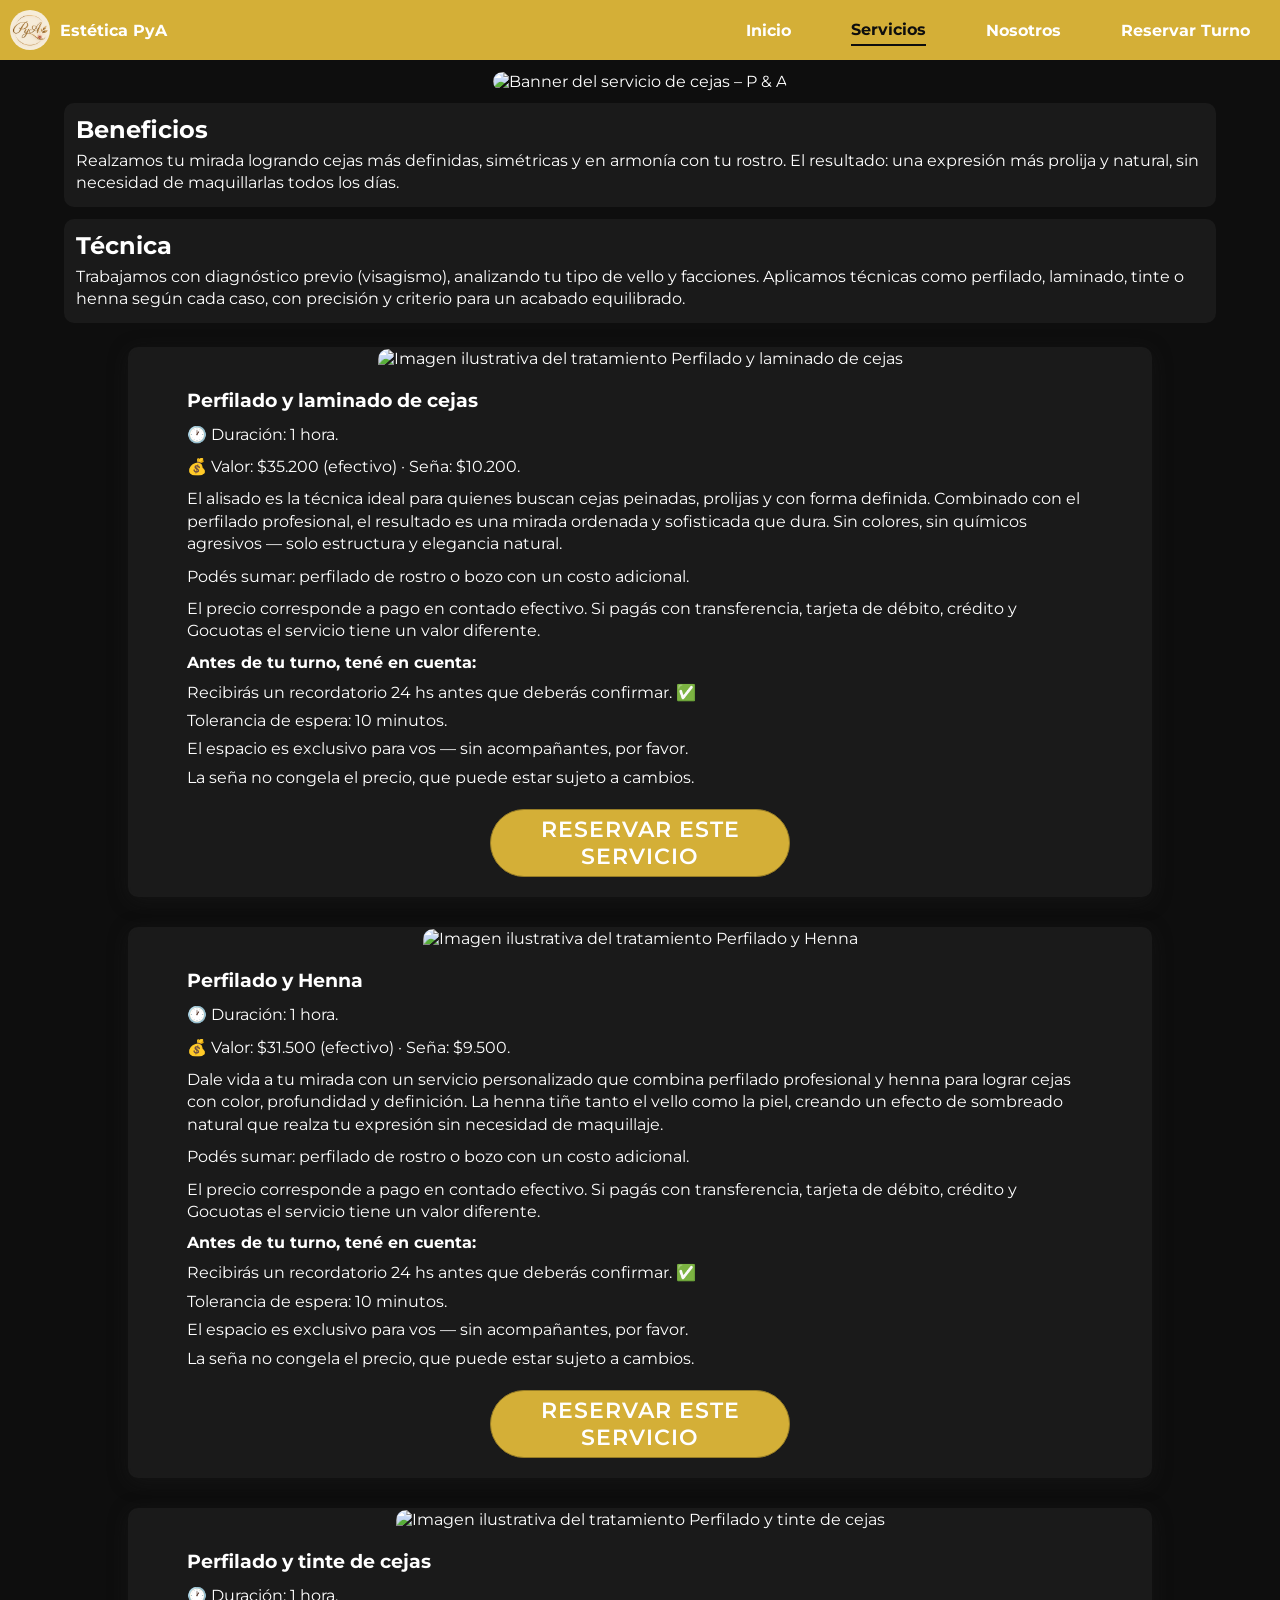
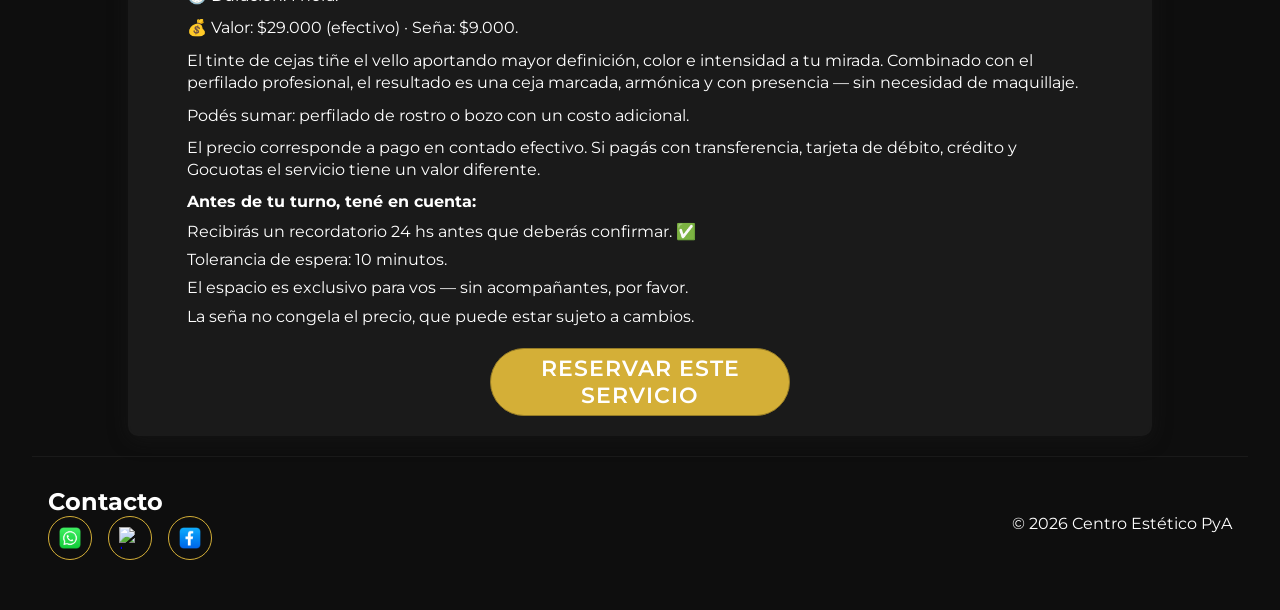
==== cejas.html @ 1cf893c7 "feat: implementa estilos mobile para páginas de servicios" ====
<!DOCTYPE html>
<html lang="es">
<head>
    <meta charset="UTF-8">
    <meta name="viewport" content="width=device-width, initial-scale=1.0">
    <title>Cejas - PyA</title>

    <!-- Fuentes -->
    <link rel="preconnect" href="https://fonts.googleapis.com">
    <link rel="preconnect" href="https://fonts.gstatic.com" crossorigin>
    <link href="https://fonts.googleapis.com/css2?family=Montserrat:ital,wght@0,100..900;1,100..900&family=Playfair+Display:ital,wght@0,400..900;1,400..900&display=swap" rel="stylesheet">

    <!-- Link a CSS -->
    <link rel="stylesheet" href="css/styles.css">
    <link rel="stylesheet" href="css/servicios.css">

</head>
<body>
    <header>
        <nav class="contenedor-header">
            <a href="index.html" class="logo-header">
                <img src="assets/img/logo_pya.png" alt="Logo de PyA" class="logo">
                <p>Estética PyA</p>
            </a>
            <ul class="vinculos-header">
                <li><a href="./index.html">Inicio</a></li>
                <li><a href="./index.html#servicios" class="activo">Servicios</a></li>
                <li><a href="./index.html#nosotros">Nosotros</a></li>
                <li><a href="./reserva.html">Reservar Turno</a></li>
            </ul>
        </nav>
    </header>

    <main>
        <section class="contenedor-servicio">

            <h1 class="oculto-seo">Cejas</h1>
            
            <div class="banner-servicio">
                <img src="./assets/img/cejas.png" alt="Banner del servicio de cejas – P & A">
            </div>
                
            <section class="contenido-servicio">

                <div class="detalle-servicio">
                    <h2>Beneficios</h2>
                    <p>Realzamos tu mirada logrando cejas más definidas, simétricas y en armonía con tu rostro. El resultado: una expresión más prolija y natural, sin necesidad de maquillarlas todos los días.</p>
                </div>
                
                <div class="detalle-servicio">
                    <h2>Técnica</h2>
                    <p>Trabajamos con diagnóstico previo (visagismo), analizando tu tipo de vello y facciones. Aplicamos técnicas como perfilado, laminado, tinte o henna según cada caso, con precisión y criterio para un acabado equilibrado.</p>
                </div>

            </section>
        </section>


        <div class="contenedor-tratamiento">
            <article class="tratamiento">

                <div class="imagen-tratamiento">
                    <img src="https://placehold.co/600x400/webp?text=placeholder" alt="Imagen ilustrativa del tratamiento Perfilado y laminado de cejas">
                </div>

                <div class="detalle-tratamiento">
                    <h3>Perfilado y laminado de cejas</h3>

                    <p>🕐 Duración: 1 hora.</p>
                    <p>💰 Valor: $35.200 (efectivo) · Seña: $10.200.</p>
                    <p>El alisado es la técnica ideal para quienes buscan cejas peinadas, prolijas y con forma definida. Combinado con el perfilado profesional, el resultado es una mirada ordenada y sofisticada que dura. Sin colores, sin químicos agresivos — solo estructura y elegancia natural.</p>
                    <p>Podés sumar: perfilado de rostro o bozo con un costo adicional.</p>
                    <p>El precio corresponde a pago en contado efectivo. Si pagás con transferencia, tarjeta de débito, crédito y Gocuotas el servicio tiene un valor diferente.</p>
                    <h4>Antes de tu turno, tené en cuenta:</h4>
                    <ul>
                        <li>Recibirás un recordatorio 24 hs antes que deberás confirmar. ✅</li>
                        <li>Tolerancia de espera: 10 minutos.</li>
                        <li>El espacio es exclusivo para vos — sin acompañantes, por favor.</li>
                        <li>La seña no congela el precio, que puede estar sujeto a cambios.</li>
                    </ul>
                    <a href="./reserva.html#turno-general" class="btn-reserva">Reservar este servicio</a>
                </div>
                        
            </article>
                    
            <article class="tratamiento">

                <div class="imagen-tratamiento">
                    <img src="https://placehold.co/600x400/webp?text=placeholder" alt="Imagen ilustrativa del tratamiento Perfilado y Henna">
                </div>

                <div class="detalle-tratamiento">
                    <h3>Perfilado y Henna</h3>

                    <p>🕐 Duración: 1 hora.</p>
                    <p>💰 Valor: $31.500 (efectivo) · Seña: $9.500.</p>
                    <p>Dale vida a tu mirada con un servicio personalizado que combina perfilado profesional y henna para lograr cejas con color, profundidad y definición. La henna tiñe tanto el vello como la piel, creando un efecto de sombreado natural que realza tu expresión sin necesidad de maquillaje.</p>
                    <p>Podés sumar: perfilado de rostro o bozo con un costo adicional.</p>
                    <p>El precio corresponde a pago en contado efectivo. Si pagás con transferencia, tarjeta de débito, crédito y Gocuotas el servicio tiene un valor diferente.</p>
                    <h4>Antes de tu turno, tené en cuenta:</h4>
                    <ul>
                        <li>Recibirás un recordatorio 24 hs antes que deberás confirmar. ✅</li>
                        <li>Tolerancia de espera: 10 minutos.</li>
                        <li>El espacio es exclusivo para vos — sin acompañantes, por favor.</li>
                        <li>La seña no congela el precio, que puede estar sujeto a cambios.</li>
                    </ul>
                    <a href="./reserva.html#turno-general" class="btn-reserva">Reservar este servicio</a>
                </div>
            </article>
                    

            <article class="tratamiento">

                <div class="imagen-tratamiento">
                    <img src="https://placehold.co/600x400/webp?text=placeholder" alt="Imagen ilustrativa del tratamiento Perfilado y tinte de cejas">
                </div>

                <div class="detalle-tratamiento">
                    <h3>Perfilado y tinte de cejas</h3>

                    <p>🕐 Duración: 1 hora.</p>
                    <p>💰 Valor: $29.000 (efectivo) · Seña: $9.000.</p>
                    <p>El tinte de cejas tiñe el vello aportando mayor definición, color e intensidad a tu mirada. Combinado con el perfilado profesional, el resultado es una ceja marcada, armónica y con presencia — sin necesidad de maquillaje.</p>
                    <p>Podés sumar: perfilado de rostro o bozo con un costo adicional.</p>
                    <p>El precio corresponde a pago en contado efectivo. Si pagás con transferencia, tarjeta de débito, crédito y Gocuotas el servicio tiene un valor diferente.</p>
                    <h4>Antes de tu turno, tené en cuenta:</h4>
                    <ul>
                        <li>Recibirás un recordatorio 24 hs antes que deberás confirmar. ✅</li>
                        <li>Tolerancia de espera: 10 minutos.</li>
                        <li>El espacio es exclusivo para vos — sin acompañantes, por favor.</li>
                        <li>La seña no congela el precio, que puede estar sujeto a cambios.</li>
                    </ul>
                    <a href="./reserva.html#turno-general" class="btn-reserva">Reservar este servicio</a>
                </div>
            </article>
        </div>
        
    </main>

    <footer>
        <section id="contacto">
            <h2>Contacto</h2>
            <ul class="redes">
                <li><a href="https://wa.me/5493515567914" target="_blank" aria-label="WhatsApp"><img src="./assets/img/whatsapp.png" alt="WhatsApp" width="32" height="32"></a></li>

                <li><a href="https://www.instagram.com/" target="_blank" aria-label="Instagram"><img src="./assets/img/instagram.png" alt="Instagram" width="32" height="32"></a></li>

                <li><a href="https://www.facebook.com/?locale=es_LA" target="_blank" aria-label="Facebook"><img src="./assets/img/facebook.png" alt="Facebook" width="32" height="32"></a></li>
            </ul>
        </section>
        <p>© 2026 Centro Estético PyA</p>
    </footer>
</body>
</html>
---- css/styles.css ----
:root{
    /* Colores */
    --bg-oscuro: #0e0e0e;
    --bg-tarjeta: #1a1a1a;
    --dorado: #d4af37;
    --dorado-hover: #e6ca65;
    --texto-blanco: #ffffff;
    --texto-gris: #b3b3b3;

    /* Tipografías */
    --fuente-titulo: 'Playfair Display', serif;
    --fuente-cuerpo: 'Montserrat', sans-serif;
}

/* Reset */
*{
    box-sizing: border-box;
    margin: 0;
    padding: 0;
}

body{
    font-family: var(--fuente-cuerpo);
    background-color: var(--bg-oscuro);
    color: var(--texto-blanco);
}

.contenedor-header{
    display: flex;
    flex-direction: column;
    align-items: flex-start;
    background-color: var(--dorado);
    font-weight: 700;
}

.logo-header{
    display: flex;
    margin: 0 auto;
    width: 90%;
    align-items: center;
    justify-content: flex-start;
    gap: 10px;
    text-decoration: none;
    color: var(--texto-blanco);
    border-bottom: 1px solid var(--texto-blanco);
}

.logo{
    width: 40px;
    height: 40px;
    object-fit: cover;
    border-radius: 50%;
    display: block;
    margin: 10px 0px 10px 10px;
}

.vinculos-header{
    width: 100%;
    list-style: none;
    display: flex;
    flex-direction: column;
}

.vinculos-header li{
    text-align: center;
}
.vinculos-header a:hover{
    color: var(--bg-oscuro);
}

.vinculos-header a{
    text-decoration: none;
    color: var(--texto-blanco);
    display: block;
    transition: color 0.3s ease;
    padding: 5px 0;
}

.vinculos-header a.activo {
    color: var(--bg-oscuro);
}

.contenedor-inicio {
    display: flex;
    flex-direction: column;
    align-items: center;
}

.texto-inicio {
    display: flex;
    flex-direction: column;
    text-align: center;
    align-items: center;
    gap: 12px;
    width: 85%;
    margin: 24px 0px;
}

.item-premium {
    border: 1px solid var(--dorado);
    color: var(--dorado);
    font-size: 10px;
    padding: 6px 16px;
    border-radius: 50px;
    letter-spacing: 1.5px;
    text-transform: uppercase;
}

.texto-inicio h2 {
    font-family: var(--fuente-titulo);
    font-size: 36px;
}

.texto-inicio h3 {
    width: 80%;
    color: var(--dorado);
    font-size: 18px;
    font-weight: 500;
    text-transform: uppercase;
}

.texto-inicio h4 {
    color: var(--texto-gris);
    font-size: 14px;
    font-weight: 300;
}

.banner-inicio{
    text-align: center;
}

.banner-inicio img {
    width: 90%;
    border-radius: 10px;
    margin-bottom: 12px;
}

.servicios-inicio h2{
    font-family: var(--fuente-titulo);
    color: var(--texto-blanco);
    font-weight: 500;
    font-size: 28px;
    text-transform: uppercase;
    letter-spacing: 2px;
    text-align: center;
    margin-bottom: 20px;
}

.contenedor-cards{
    display: flex;
    flex-direction: column;
    width: 100%;
    align-items: center;
    text-align: center;
    gap: 25px;
}

.card-servicio{
    border: 2px solid var(--bg-tarjeta);
    border-radius: 10px;
    width: 80%;
    display: flex;
    flex-direction: column;
    gap: 15px;
    overflow: hidden;
    align-items: center;
    box-shadow: 0 4px 20px rgba(31, 31, 31, 0.4);
}

.card-servicio img{
    width: 100%;
    display: block;
}

.btn-servicio {
    width: 60%;
    background-color: var(--dorado);
    border: 1px solid #967c26;
    color: var(--texto-blanco);
    font-size: 14px;
    padding: 6px 16px;
    border-radius: 50px;
    letter-spacing: 1.5px;
    text-transform: uppercase;
    margin-bottom: 15px;
    text-decoration: none;
    display: block;
    transition: background-color 0.3s ease;
}

.btn-servicio:hover {
    background-color: var(--dorado-hover);
    cursor: pointer;
    
}

.card-servicio h3{
    letter-spacing: 1.2px;
    text-transform: uppercase;
}

.nosotros-inicio{
    margin-top: 50px;
}

.nosotros-inicio h2{
    font-family: var(--fuente-titulo);
    color: var(--texto-blanco);
    font-weight: 500;
    font-size: 28px;
    text-transform: uppercase;
    letter-spacing: 2px;
    text-align: center;
    margin-bottom: 20px;
}

.contenedor-nosotros{
    margin-top: 30px;
    display: flex;
    flex-direction: column;
    gap: 20px;
}

.nosotros-texto{
    display: flex;
    flex-direction: column;
    gap: 20px;
    width: 85%;
    margin: 0 auto;
    text-align: justify;
}

.nosotros-texto h3{
    text-transform: uppercase;
    color: var(--dorado);
}

.contenedor-nosotros figure {
    width: 85%;
    margin: 0 auto;
    border-radius: 10px;
    overflow: hidden;
    border: 1px solid var(--bg-tarjeta);
    box-shadow: 0 4px 20px rgba(31, 31, 31, 0.4);
}

.contenedor-nosotros figure video {
    width: 100%;
}

.contenedor-nosotros figcaption {
    width: 100%;
    padding: 10px 0px;
    font-size: 12px;
    color: var(--texto-gris);
    text-align: center;
    font-style: italic;
}

.btn-reserva {
    width: 60%;
    background-color: var(--dorado);
    border: 1px solid #967c26;
    color: var(--texto-blanco);
    font-size: 14px;
    font-weight: 600;
    padding: 6px 16px;
    border-radius: 50px;
    letter-spacing: 1px;
    text-transform: uppercase;
    margin-bottom: 15px;
    text-decoration: none;
    margin: 0 auto;
    text-align: center;
    display: block;
    transition: background-color 0.3s ease;
}

.btn-reserva:hover {
    background-color: var(--dorado-hover);
    cursor: pointer;
}

footer {
    display: flex;
    justify-content: space-between;
    align-items: center;
    gap: 20px;
    width: 95%;
    border-top: 1px solid var(--bg-tarjeta);
    padding: 30px 16px;
    margin: 20px auto;
}

.footer-contacto {
    display: flex;
    flex-direction: column;
    align-items: center;
    gap: 12px;
}

.footer-contacto h2 {
    font-family: var(--fuente-titulo);
    color: var(--texto-blanco);
    font-size: 20px;
    text-transform: uppercase;
    letter-spacing: 2px;
}

.redes {
    list-style: none;
    display: flex;
    gap: 16px;
}

.redes a {
    display: flex;
    justify-content: center;
    align-items: center;
    width: 44px;
    height: 44px;
    border: 1px solid var(--dorado);
    border-radius: 50%;
}

.redes img {
    width: 22px;
    height: 22px;
    object-fit: cover;
}

html{
    scroll-behavior: smooth;
}

@media (min-width: 768px) {
    .contenedor-header {
        flex-direction: row;
        justify-content: space-between;
        align-items: stretch;
    }

    .logo-header {
        width: auto;
        border-bottom: none;
        margin: 0;
    }

    .vinculos-header {
        width: auto;
        flex-direction: row;
    }

    .vinculos-header li {
        display: flex;
        align-items: center;
        padding: 0px 30px;
    }

    .contenedor-inicio {
        position: relative;
    }

    .banner-inicio {
        width: 100%;
    }

    .banner-inicio img {
        width: 100%;
        height: 100vh;
        object-fit: cover;
        border-radius: 0;
        filter: brightness(0.65);
    }

    .texto-inicio {
        position: absolute;
        top: 50%;
        left: 50%;
        transform: translate(-50%, -50%);
        z-index: 2;
    }

    .item-premium{
        font-size: 18px;
    }

    .texto-inicio h2 {
        font-size: 84px;
    }

    .texto-inicio h3 {
        font-size: 33px;
    }

    .texto-inicio h4 {
        font-size: 24px;
    }

    .servicios-inicio h2{
        font-size: 46px;
    }

    .contenedor-cards {
        display: grid;
        grid-template-columns: repeat(2, 1fr);
        max-width: 1200px;
        margin: 0 auto;
        gap: 60px;
    }

    .card-servicio {
        width: 100%;
    }

    .nosotros-inicio h2{
        font-size: 46px;
    }

    .contenedor-nosotros {
        max-width: 1200px;
        margin: 30px auto;
    }

    .btn-reserva {
        max-width: 300px;
        font-size: 22px;
    }

    .vinculos-header a.activo{
        color: var(--bg-oscuro);
        border-bottom: 2px solid var(--bg-oscuro);
    }
}
---- css/servicios.css ----
/* Reset */
* {
    margin: 0;
    padding: 0;
    box-sizing: border-box;
}

.contenedor-servicio {
    display: flex;
    flex-direction: column;
    align-items: center;
}

.oculto-seo {
    position: absolute;
    width: 1px;
    height: 1px;
    overflow: hidden;
}

.banner-servicio img {
    width: 90%;
    border-radius: 10px;
    margin: 12px auto;
}

.banner-servicio {
    text-align: center;

}

.contenido-servicio {
    width: 90%;
    margin-bottom: 12px;
}

.detalle-servicio {
    margin-bottom: 12px;
    background-color: var(--bg-tarjeta);
    border-radius: 10px ;
    padding: 12px;
}

.detalle-servicio h2 {
    margin-bottom: 6px;
}

.detalle-servicio p {
    line-height: 1.4;
}

.contenedor-tratamiento {
    display: flex;
    flex-direction: column;
    align-items: center;
    width: 100%;
    gap: 30px;
}

.tratamiento {
    display: flex;
    flex-direction: column;
    align-items: center;
    width: 80%;
    gap: 15px;
    border: 2px solid var(--bg-tarjeta);
    border-radius: 10px;
    box-shadow: 0 4px 20px rgba(31, 31, 31, 0.4);
    overflow: hidden;
    background-color: var(--bg-tarjeta);
}

.imagen-tratamiento img {
    width: 100%;
    border-radius: 10px 10px 0 0;
}

.detalle-tratamiento {
    margin-bottom: 12px;
    width: 90%;
    padding: 6px;
    border-radius: 10px;
}

.detalle-tratamiento h3 {
    margin-bottom: 12px;
}

.detalle-tratamiento p {
    margin-bottom: 10px;
    line-height: 1.4;
}

.detalle-tratamiento h4 {
    margin: 6px 0 10px;
}

.detalle-tratamiento ul li {
    margin-bottom: 6px;
    line-height: 1.4;
    list-style-type: none;
}

.detalle-tratamiento a {
    margin-top: 20px;
}
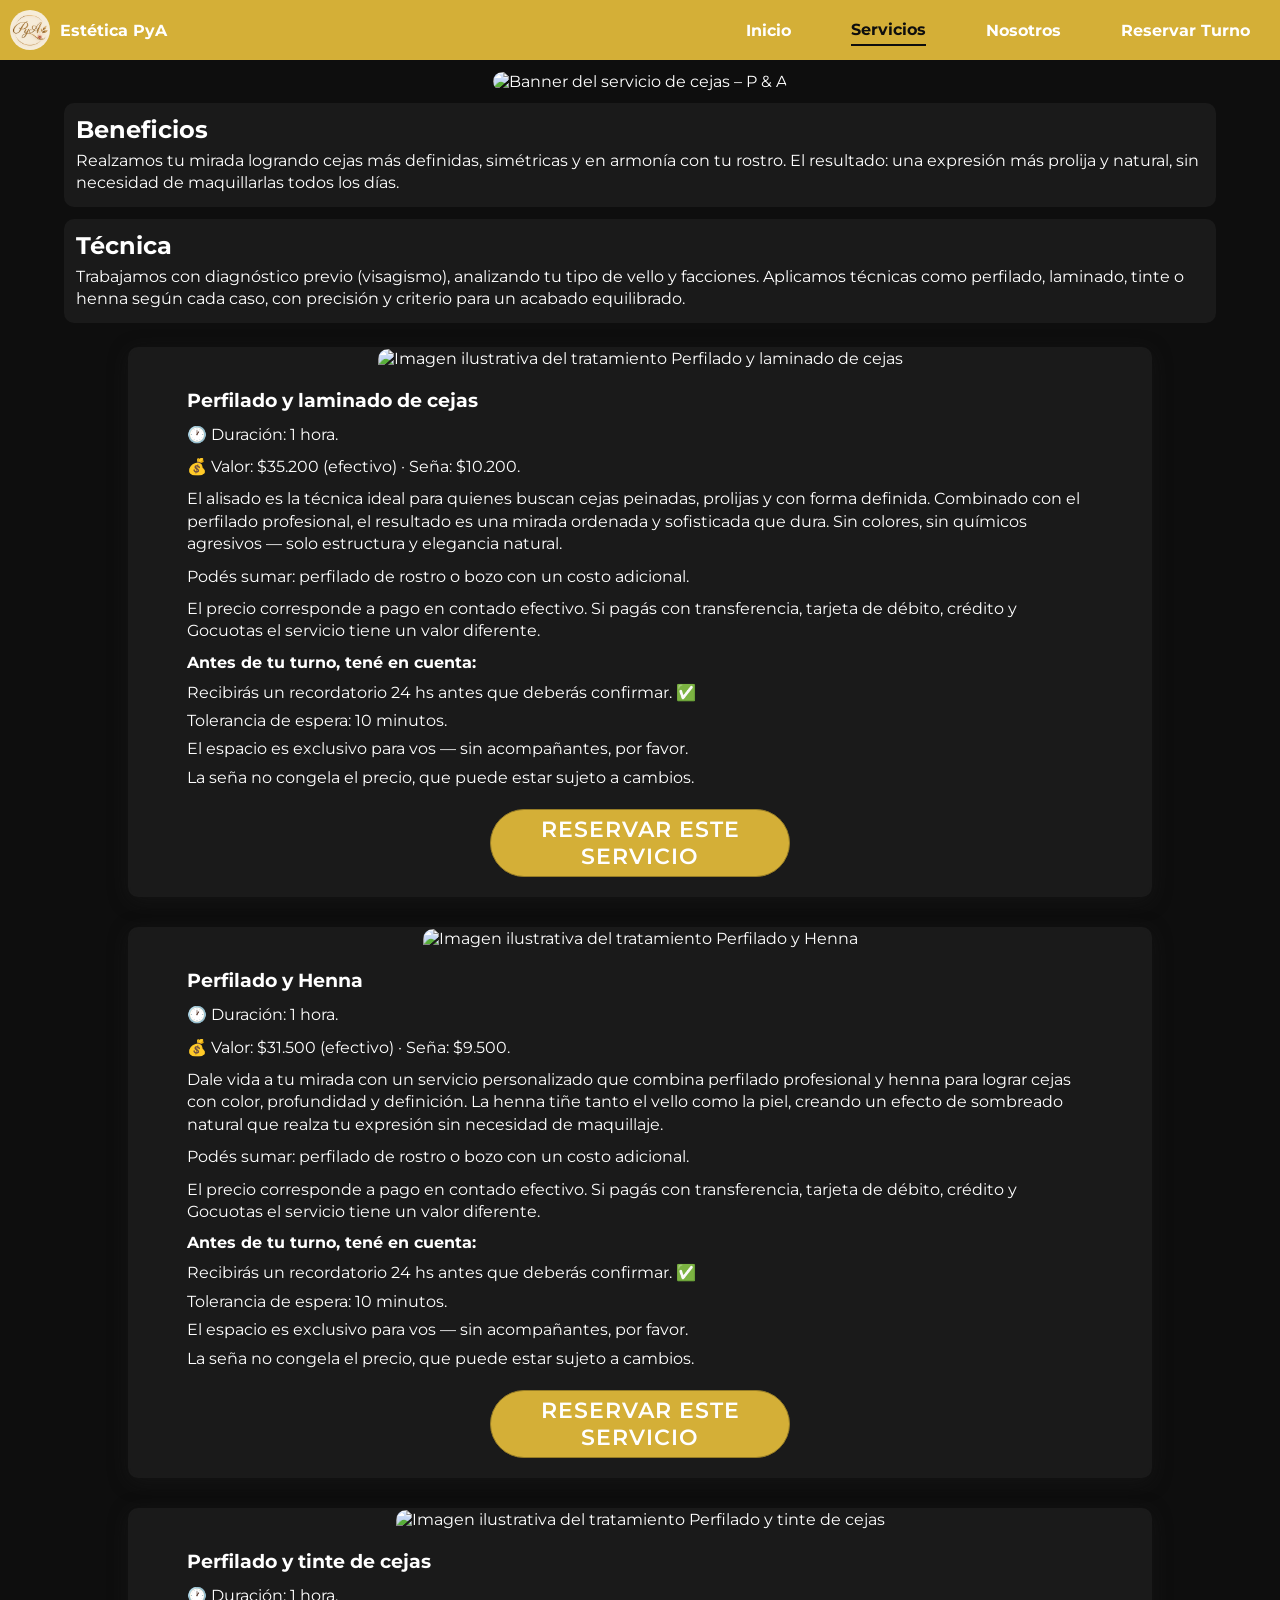
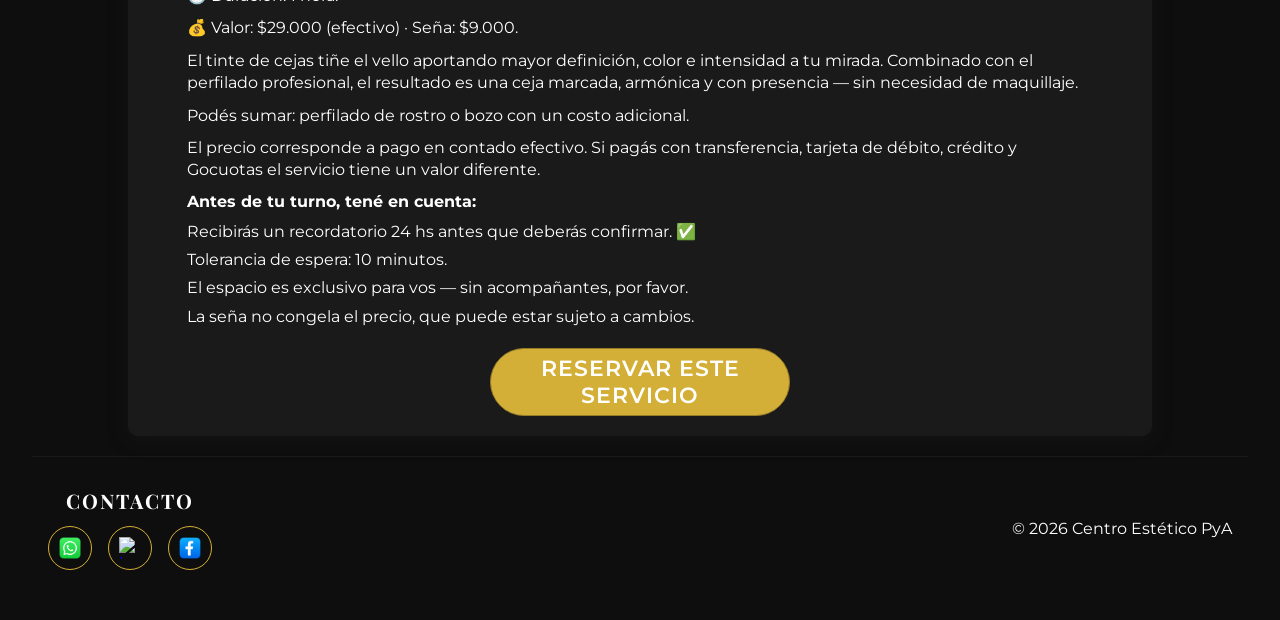
==== commit 83ebbb89: "refactor: unifica footer en todas las páginas" ====
--- a/cejas.html
+++ b/cejas.html
@@ -138,14 +138,14 @@
     </main>
 
     <footer>
-        <section id="contacto">
+        <section id="contacto" class="footer-contacto">
             <h2>Contacto</h2>
             <ul class="redes">
-                <li><a href="https://wa.me/5493515567914" target="_blank" aria-label="WhatsApp"><img src="./assets/img/whatsapp.png" alt="WhatsApp" width="32" height="32"></a></li>
+                <li><a href="https://wa.me/5493515567914" target="_blank" aria-label="WhatsApp"><img src="assets/img/whatsapp.png" alt="WhatsApp"></a></li>
 
-                <li><a href="https://www.instagram.com/" target="_blank" aria-label="Instagram"><img src="./assets/img/instagram.png" alt="Instagram" width="32" height="32"></a></li>
+                <li><a href="https://www.instagram.com/" target="_blank" aria-label="Instagram"><img src="assets/img/instagram.png" alt="Instagram"></a></li>
 
-                <li><a href="https://www.facebook.com/?locale=es_LA" target="_blank" aria-label="Facebook"><img src="./assets/img/facebook.png" alt="Facebook" width="32" height="32"></a></li>
+                <li><a href="https://www.facebook.com/?locale=es_LA" target="_blank" aria-label="Facebook"><img src="assets/img/facebook.png" alt="Facebook"></a></li>
             </ul>
         </section>
         <p>© 2026 Centro Estético PyA</p>
--- a/css/servicios.css
+++ b/css/servicios.css
@@ -103,4 +103,4 @@
 
 .detalle-tratamiento a {
     margin-top: 20px;
-}
+}
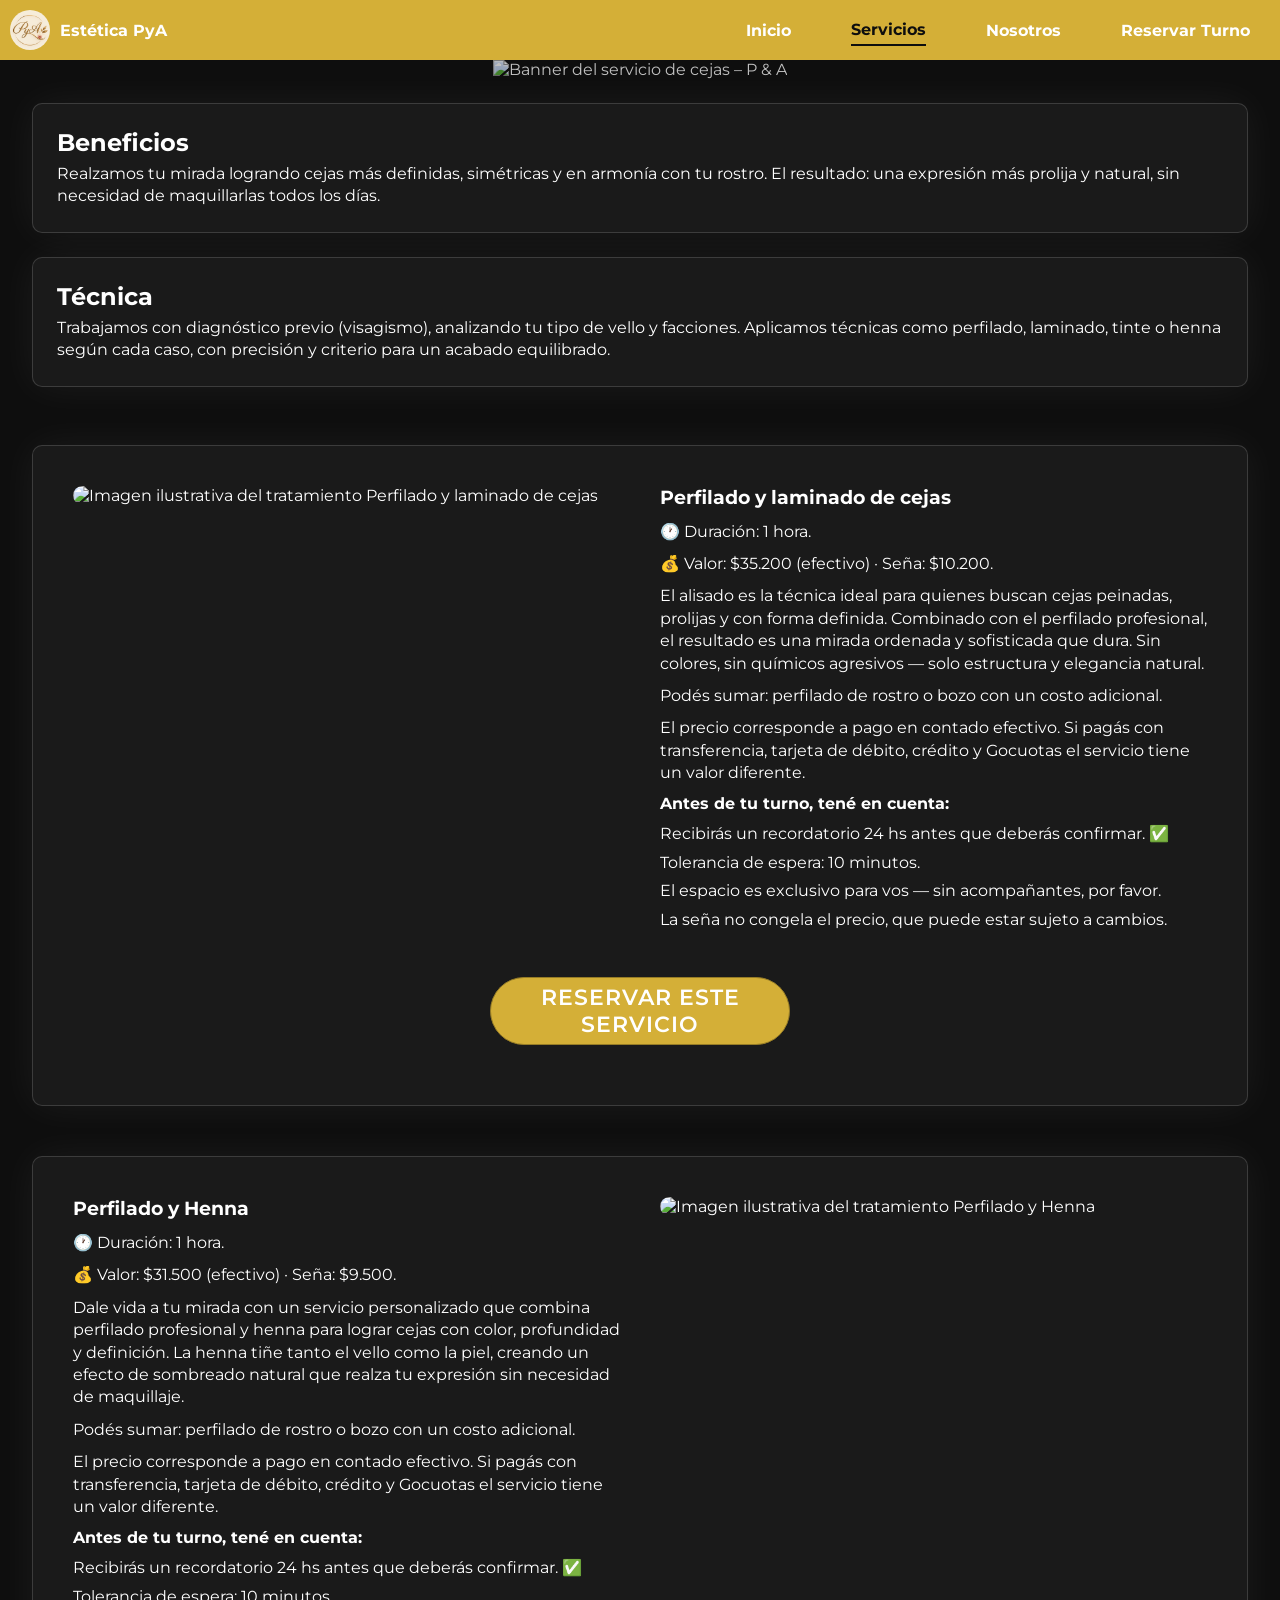
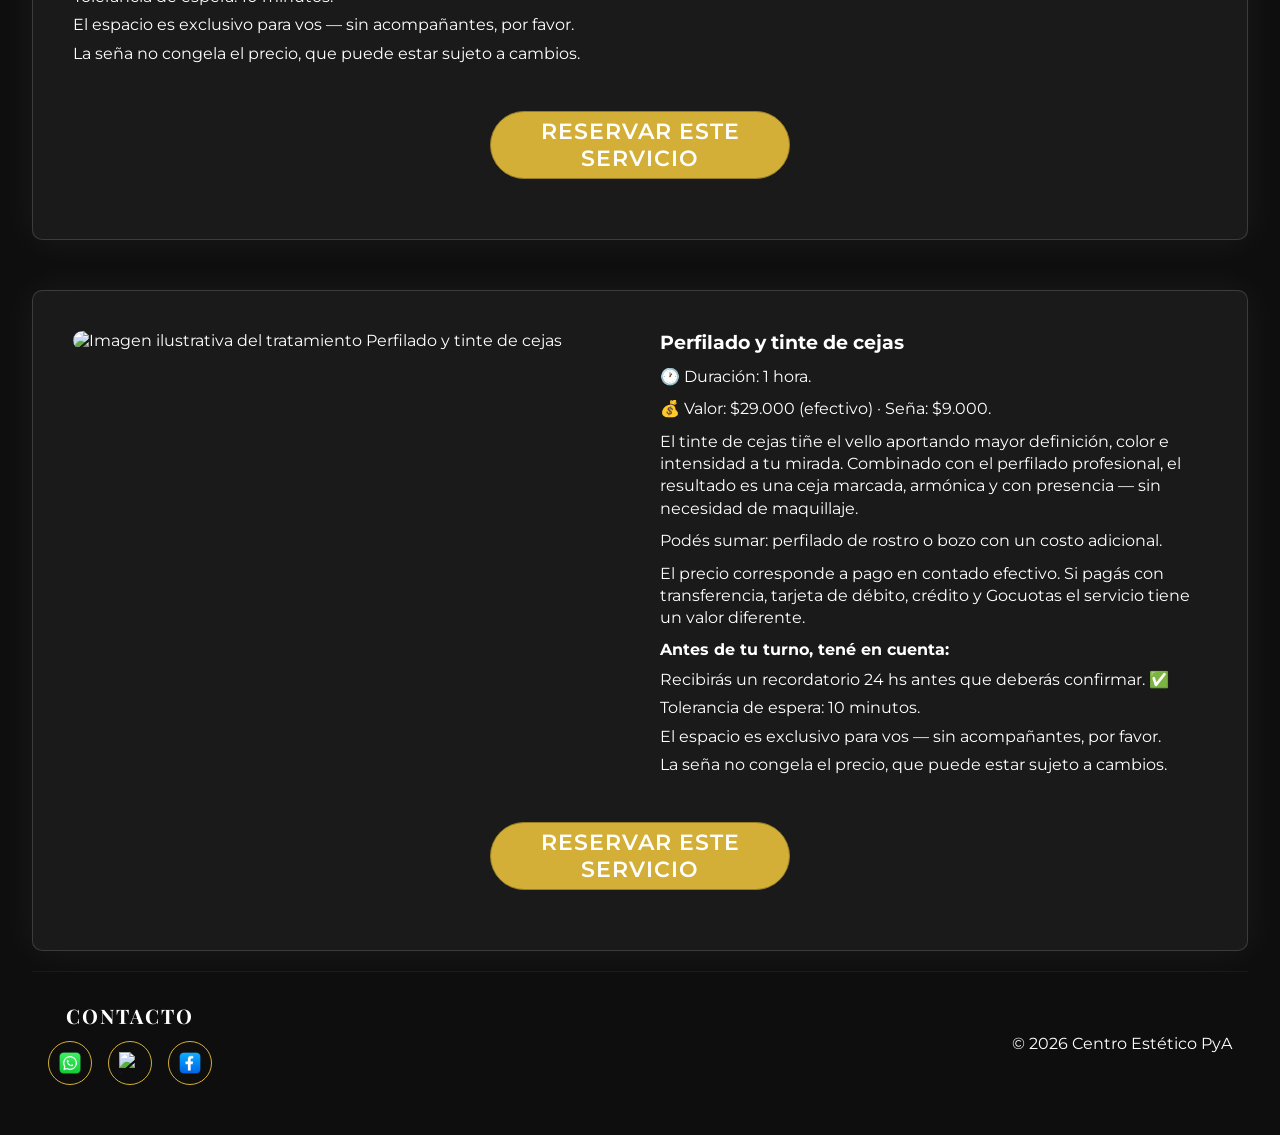
==== commit 1e6f99fb: "feat: implementa diseño responsive para páginas de servicios" ====
--- a/cejas.html
+++ b/cejas.html
@@ -78,9 +78,8 @@
                         <li>El espacio es exclusivo para vos — sin acompañantes, por favor.</li>
                         <li>La seña no congela el precio, que puede estar sujeto a cambios.</li>
                     </ul>
-                    <a href="./reserva.html#turno-general" class="btn-reserva">Reservar este servicio</a>
                 </div>
-                        
+                <a href="./reserva.html#turno-general" class="btn-reserva">Reservar este servicio</a>
             </article>
                     
             <article class="tratamiento">
@@ -104,8 +103,8 @@
                         <li>El espacio es exclusivo para vos — sin acompañantes, por favor.</li>
                         <li>La seña no congela el precio, que puede estar sujeto a cambios.</li>
                     </ul>
-                    <a href="./reserva.html#turno-general" class="btn-reserva">Reservar este servicio</a>
                 </div>
+                <a href="./reserva.html#turno-general" class="btn-reserva">Reservar este servicio</a>
             </article>
                     
 
@@ -130,8 +129,8 @@
                         <li>El espacio es exclusivo para vos — sin acompañantes, por favor.</li>
                         <li>La seña no congela el precio, que puede estar sujeto a cambios.</li>
                     </ul>
-                    <a href="./reserva.html#turno-general" class="btn-reserva">Reservar este servicio</a>
                 </div>
+                <a href="./reserva.html#turno-general" class="btn-reserva">Reservar este servicio</a>
             </article>
         </div>
         
--- a/css/styles.css
+++ b/css/styles.css
@@ -370,7 +370,7 @@
         height: 100vh;
         object-fit: cover;
         border-radius: 0;
-        filter: brightness(0.65);
+        filter: brightness(0.75);
     }
 
     .texto-inicio {
--- a/css/servicios.css
+++ b/css/servicios.css
@@ -63,11 +63,15 @@
     align-items: center;
     width: 80%;
     gap: 15px;
-    border: 2px solid var(--bg-tarjeta);
+    border: 1px solid rgba(255, 255, 255, 0.15); 
+    box-shadow: 0 0 40px rgba(255, 255, 255, 0.06);
     border-radius: 10px;
-    box-shadow: 0 4px 20px rgba(31, 31, 31, 0.4);
     overflow: hidden;
     background-color: var(--bg-tarjeta);
+}
+
+.imagen-tratamiento {
+    width: 100%;
 }
 
 .imagen-tratamiento img {
@@ -103,4 +107,99 @@
 
 .detalle-tratamiento a {
     margin-top: 20px;
+}
+
+.tratamiento .btn-reserva {
+    margin-bottom: 20px;
+}
+
+@media (min-width: 768px) {
+    
+    .banner-servicio{
+        width: 100%;
+    }
+
+    .banner-servicio img {
+        width: 100%;
+        border-radius: 0;
+        margin: 0;
+        margin-bottom: 24px;
+        height: 100vh;
+        object-fit: cover;
+        filter: brightness(0.75);
+    }
+    
+    .contenido-servicio {
+    width: 95%;
+    margin-bottom: 34px;
+    }
+
+    .detalle-servicio {
+    margin-bottom: 24px;
+    padding: 24px;
+    border: 1px solid rgba(255, 255, 255, 0.15); 
+    box-shadow: 0 0 40px rgba(255, 255, 255, 0.06);
+    transition: all 0.3s ease;
+    }
+
+    .detalle-servicio:hover {
+    border-color: rgba(218, 165, 32, 0.4); 
+    box-shadow: 0 0 40px rgba(218, 165, 32, 0.15); 
+    transform: translateY(-2px); 
+    }
+
+    .contenedor-tratamiento {
+    max-width: 1400px;
+    gap: 50px;
+    margin: 0 auto;
+    width: 95%;
+    }
+
+    .tratamiento {
+    display: grid;
+    grid-template-columns: repeat(2, 1fr);
+    width: 100%;
+    gap: 40px;
+    align-items: stretch;
+    padding: 40px;
+    transition: all 0.3s ease;
+    }
+
+    .tratamiento:hover {
+    border-color: rgba(218, 165, 32, 0.4); 
+    box-shadow: 0 0 40px rgba(218, 165, 32, 0.15); 
+    transform: translateY(-2px); 
+    }
+
+    .imagen-tratamiento {
+        width: 100%;
+        height: 100%; 
+    }
+
+    .imagen-tratamiento img {
+        border-radius: 10px; 
+        width: 100%;
+        height: 100%;
+        object-fit: cover;
+    }
+
+    .detalle-tratamiento {
+        width: 100%;
+        margin-bottom: 0;
+        padding: 0;
+    }
+
+    .tratamiento .btn-reserva {
+        grid-column: 1 / span 2;
+        justify-self: center;
+    }
+
+    .contenedor-tratamiento .tratamiento:nth-child(even) .imagen-tratamiento {
+        grid-column: 2;
+    }
+
+    .contenedor-tratamiento .tratamiento:nth-child(even) .detalle-tratamiento {
+        grid-column: 1;
+        grid-row: 1;
+    }
 }
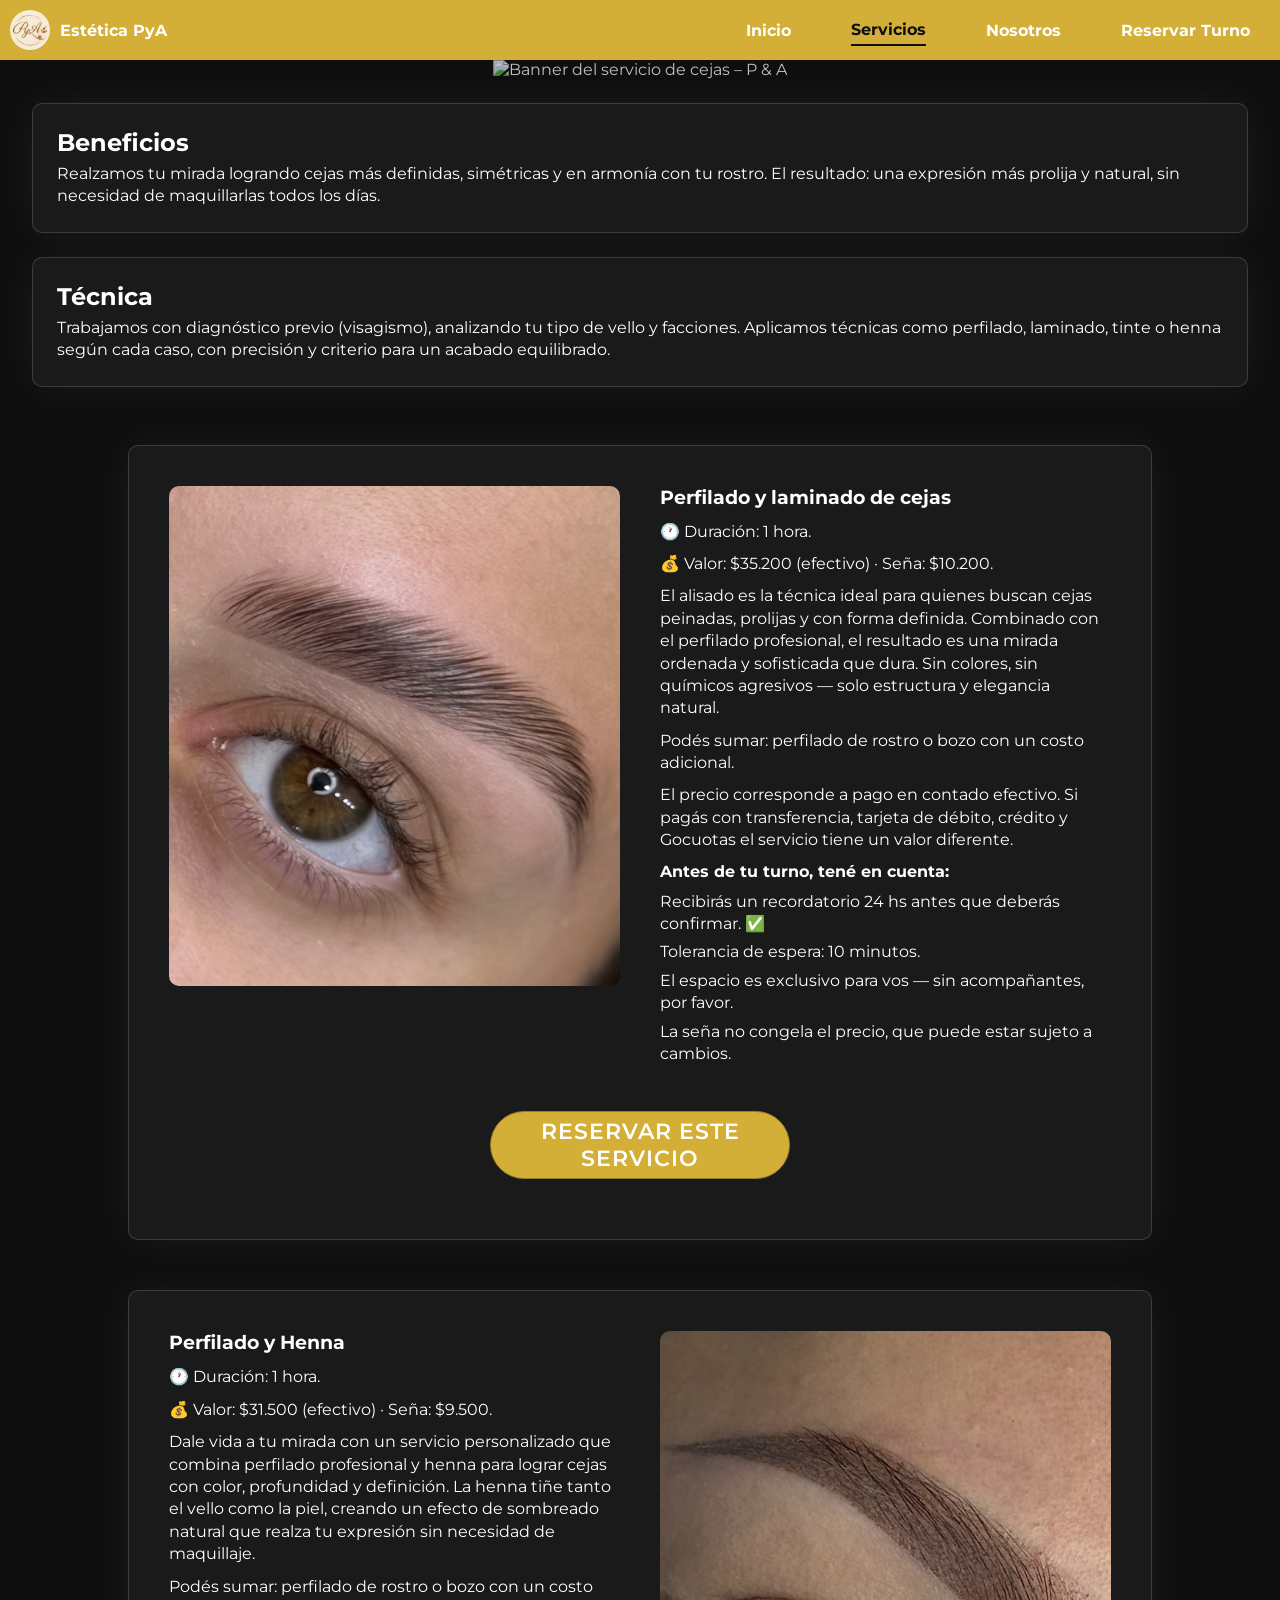
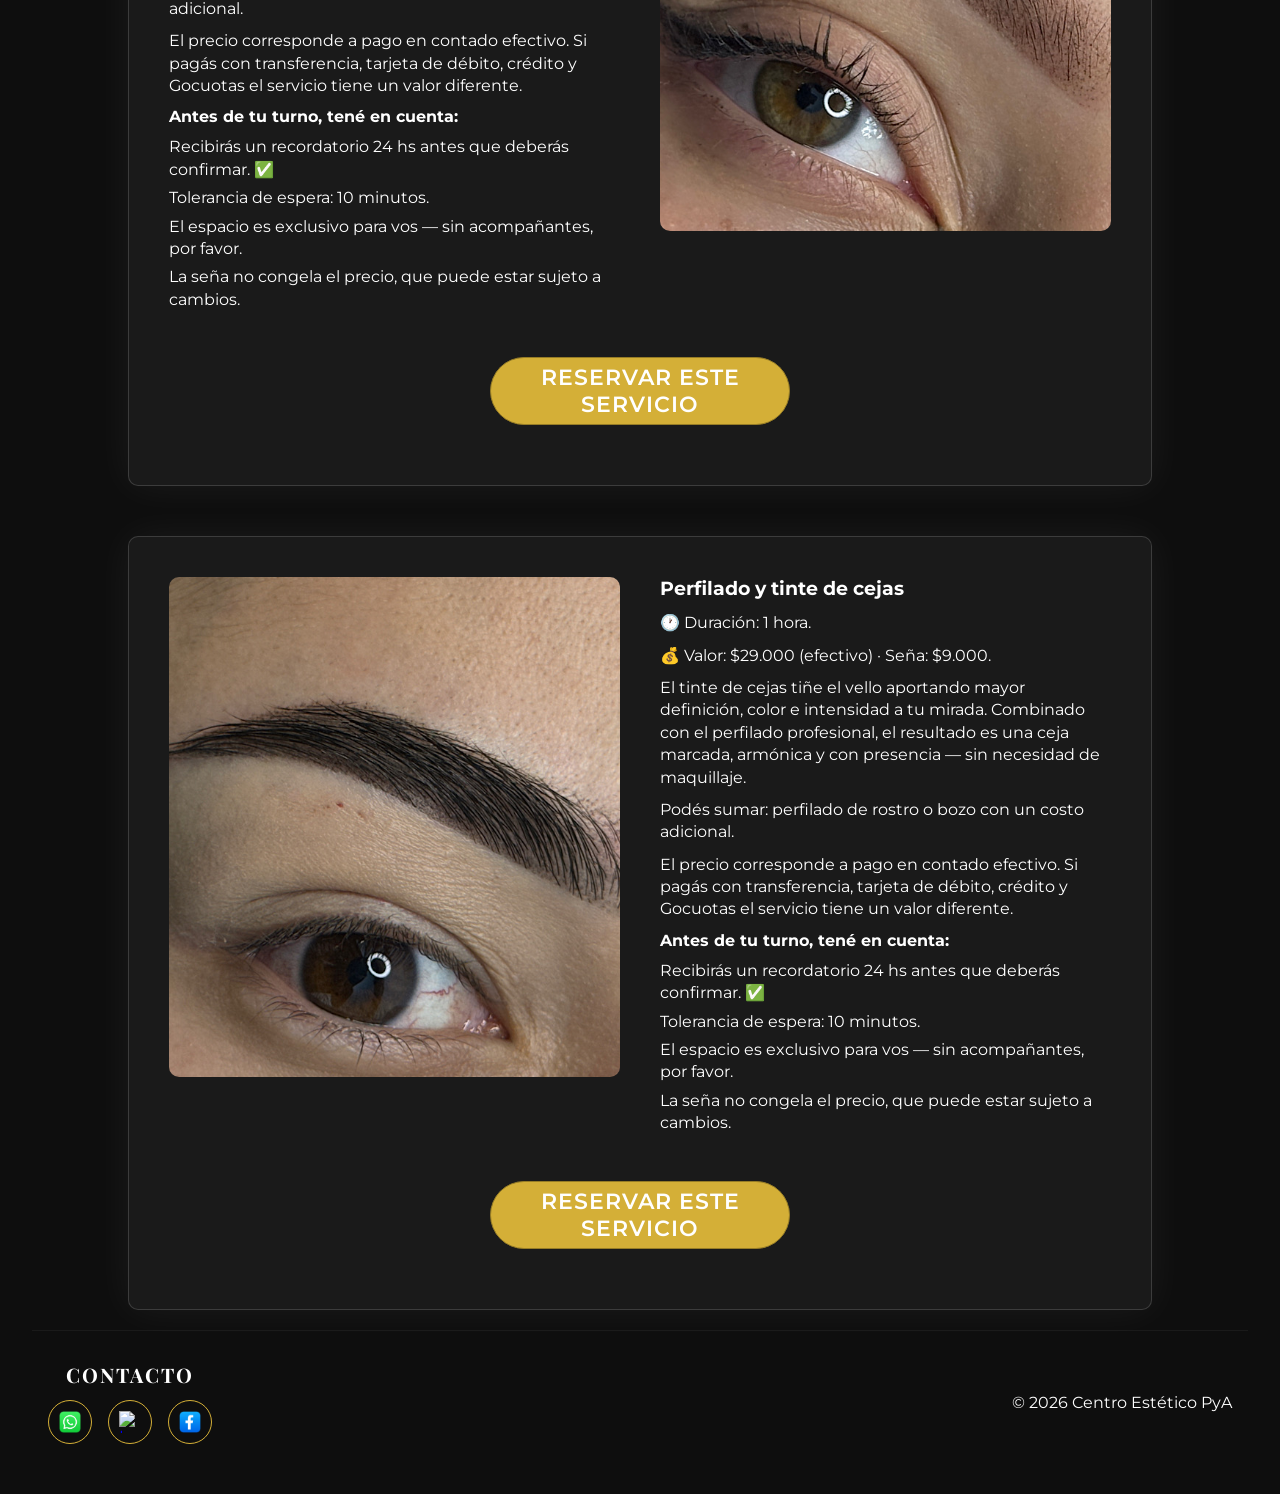
==== commit a8cfee24: "style: unificar dimensiones de imágenes en servicios" ====
--- a/cejas.html
+++ b/cejas.html
@@ -60,7 +60,7 @@
             <article class="tratamiento">
 
                 <div class="imagen-tratamiento">
-                    <img src="https://placehold.co/600x400/webp?text=placeholder" alt="Imagen ilustrativa del tratamiento Perfilado y laminado de cejas">
+                    <img src="./assets/img/perfilado_y_laminado_de_cejas.png" alt="Imagen ilustrativa del tratamiento Perfilado y laminado de cejas">
                 </div>
 
                 <div class="detalle-tratamiento">
@@ -85,7 +85,7 @@
             <article class="tratamiento">
 
                 <div class="imagen-tratamiento">
-                    <img src="https://placehold.co/600x400/webp?text=placeholder" alt="Imagen ilustrativa del tratamiento Perfilado y Henna">
+                    <img src="./assets/img/perfilado_y_henna.png" alt="Imagen ilustrativa del tratamiento Perfilado y Henna">
                 </div>
 
                 <div class="detalle-tratamiento">
@@ -111,7 +111,7 @@
             <article class="tratamiento">
 
                 <div class="imagen-tratamiento">
-                    <img src="https://placehold.co/600x400/webp?text=placeholder" alt="Imagen ilustrativa del tratamiento Perfilado y tinte de cejas">
+                    <img src="./assets/img/perfilado_y_tinte_de_cejas.png" alt="Imagen ilustrativa del tratamiento Perfilado y tinte de cejas">
                 </div>
 
                 <div class="detalle-tratamiento">
--- a/css/servicios.css
+++ b/css/servicios.css
@@ -72,11 +72,14 @@
 
 .imagen-tratamiento {
     width: 100%;
+    height: 300px;
 }
 
 .imagen-tratamiento img {
     width: 100%;
     border-radius: 10px 10px 0 0;
+    height: 100%;
+    object-fit: cover;
 }
 
 .detalle-tratamiento {
@@ -149,10 +152,9 @@
     }
 
     .contenedor-tratamiento {
-    max-width: 1400px;
     gap: 50px;
     margin: 0 auto;
-    width: 95%;
+    width: 80%;
     }
 
     .tratamiento {
@@ -173,7 +175,7 @@
 
     .imagen-tratamiento {
         width: 100%;
-        height: 100%; 
+        height: 500px; 
     }
 
     .imagen-tratamiento img {
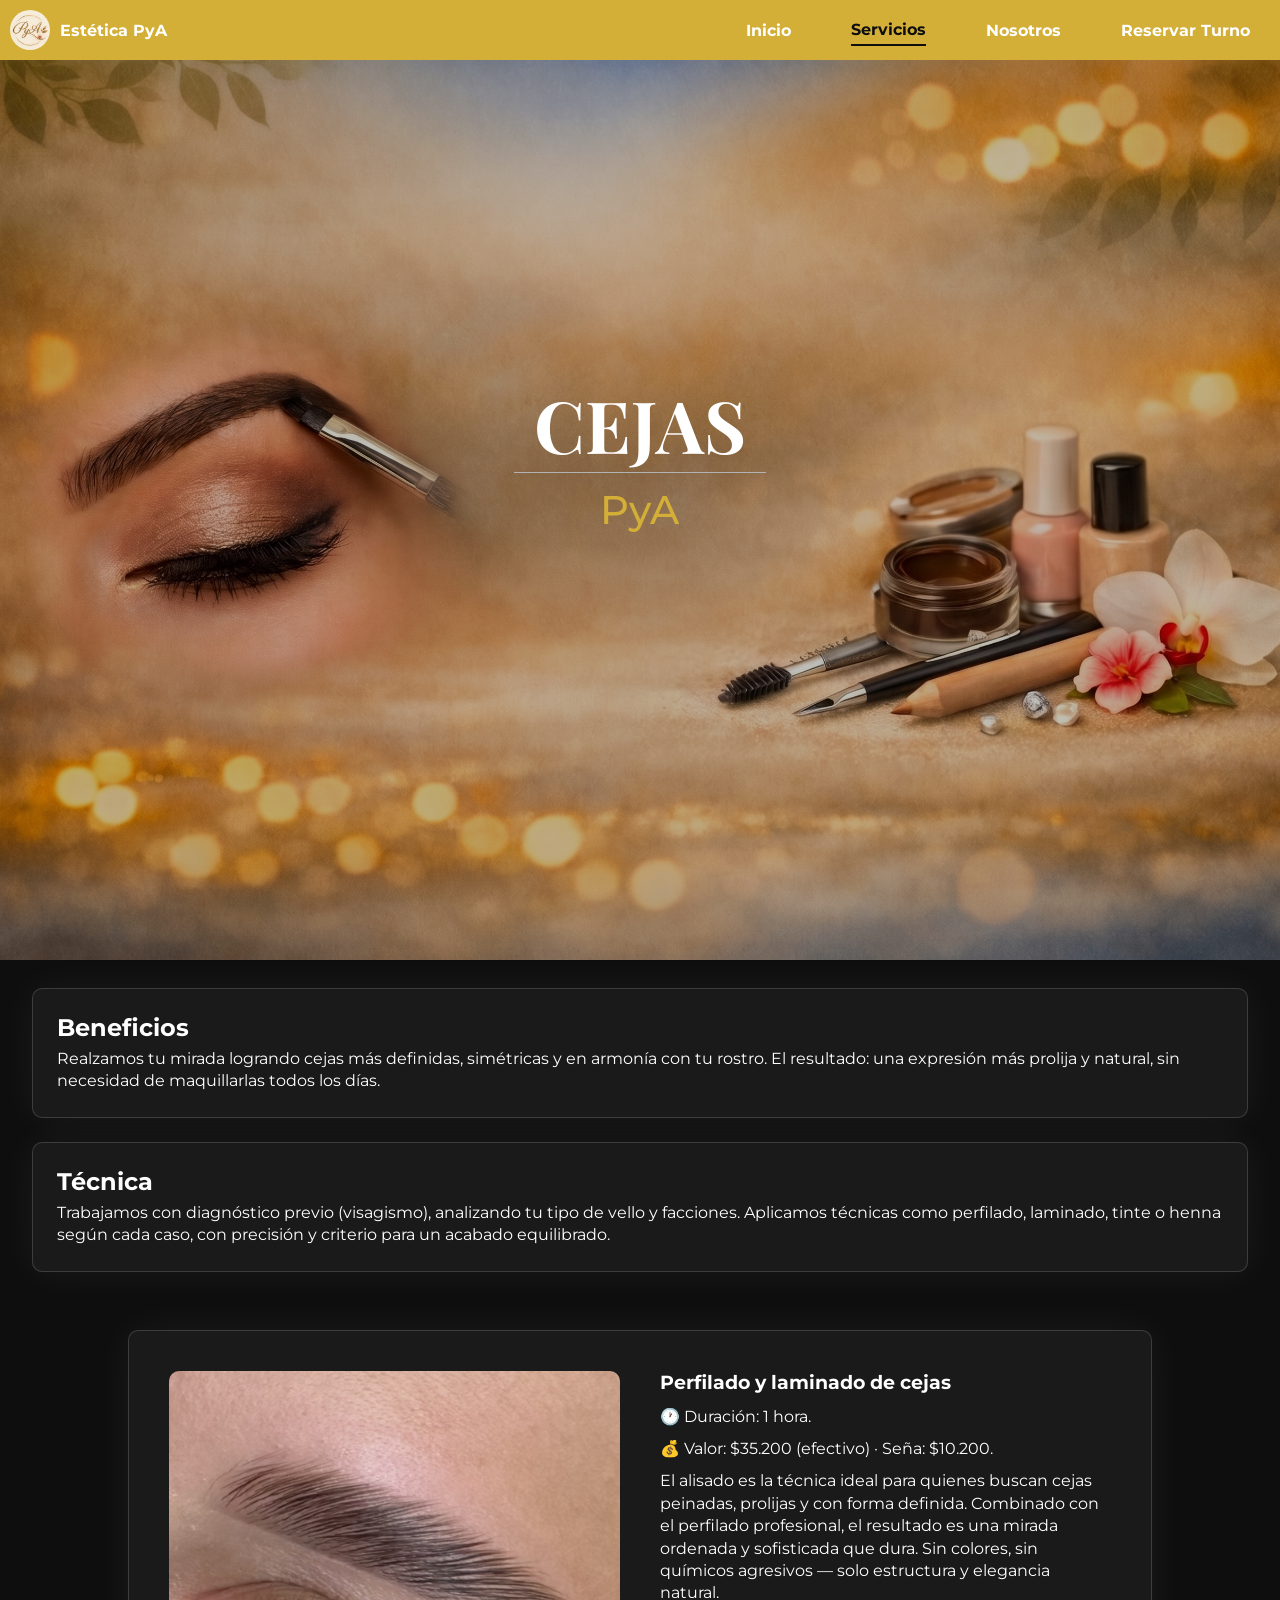
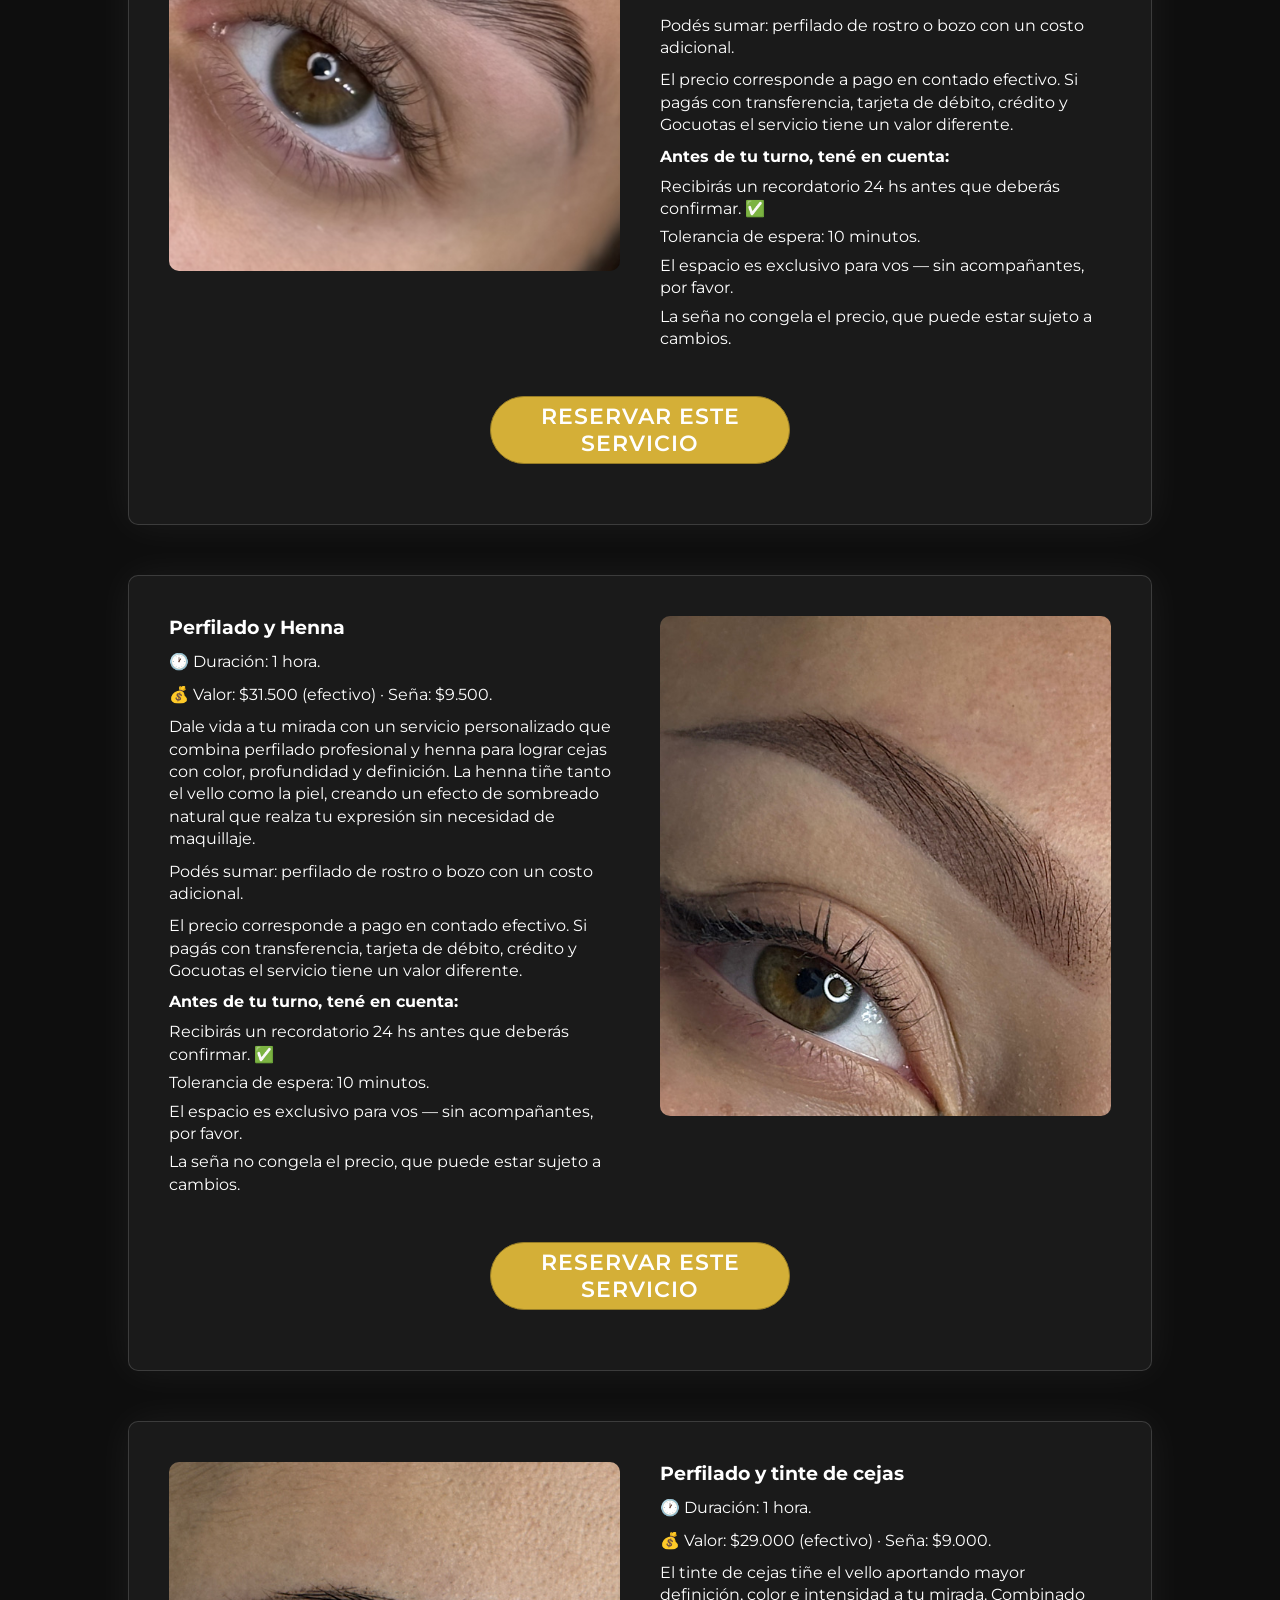
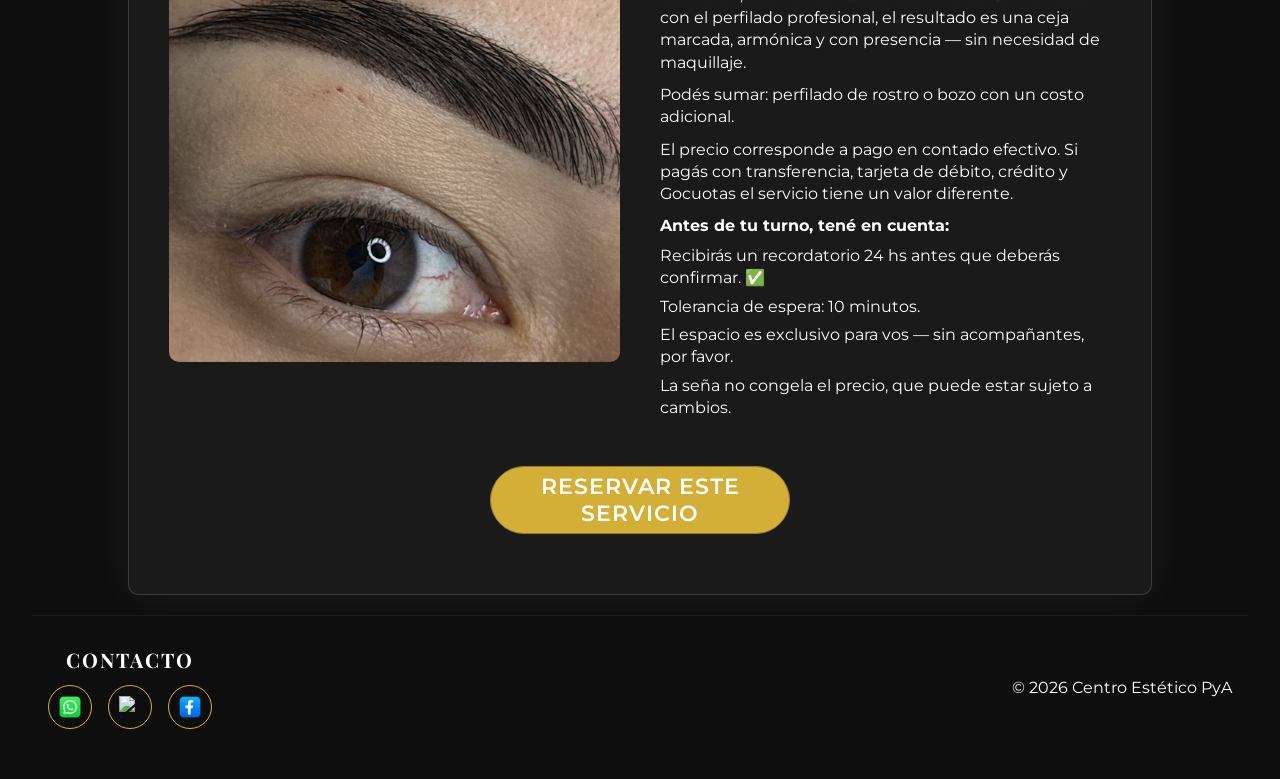
==== commit 92945b78: "feat: Quita texto a banners y agrega animaciones" ====
--- a/cejas.html
+++ b/cejas.html
@@ -34,10 +34,15 @@
     <main>
         <section class="contenedor-servicio">
 
-            <h1 class="oculto-seo">Cejas</h1>
+            <div class="contenedor-banner">
+                <div class="texto-servicio">
+                    <h2>Cejas</h2>
+                    <h3>PyA</h3>
+                </div>
             
-            <div class="banner-servicio">
-                <img src="./assets/img/cejas.png" alt="Banner del servicio de cejas – P & A">
+                <div class="banner-servicio">
+                    <img src="./assets/img/cejas_sin_texto.jpg" alt="Banner del servicio de cejas – P & A">
+                </div>
             </div>
                 
             <section class="contenido-servicio">
--- a/css/styles.css
+++ b/css/styles.css
@@ -375,10 +375,11 @@
 
     .texto-inicio {
         position: absolute;
-        top: 50%;
+        top: 40%;
         left: 50%;
         transform: translate(-50%, -50%);
         z-index: 2;
+        animation: fadein 0.8s ease-out forwards;
     }
 
     .item-premium{
@@ -433,4 +434,13 @@
     }
 }
 
-
+@keyframes fadein {
+    from {
+        opacity: 0;
+        transform: translate(-50%, calc(-50% + 30px));
+    }
+    to {
+        opacity: 1;
+        transform: translate(-50%, -50%);
+    }
+}
--- a/css/servicios.css
+++ b/css/servicios.css
@@ -26,7 +26,37 @@
 
 .banner-servicio {
     text-align: center;
-
+}
+
+.contenedor-banner {
+    display: flex;
+    flex-direction: column;
+    align-items: center;
+}
+
+.texto-servicio {
+    display: flex;
+    flex-direction: column;
+    text-align: center;
+    align-items: center;
+    gap: 12px;
+    width: 85%;
+    margin: 24px 0px;
+}
+
+.texto-servicio h2 {
+    font-family: var(--fuente-titulo);
+    font-size: 42px;
+    padding: 0px 20px;
+    border-bottom: 1px solid var(--texto-gris);
+    text-transform: uppercase;
+}
+
+.texto-servicio h3 {
+    width: 80%;
+    color: var(--dorado);
+    font-size: 22px;
+    font-weight: 500;
 }
 
 .contenido-servicio {
@@ -131,46 +161,68 @@
         object-fit: cover;
         filter: brightness(0.75);
     }
+
+    .contenedor-banner {
+        position: relative;
+        width: 100%;
+    }
+
+    .texto-servicio {
+        position: absolute;
+        top: 40%;
+        left: 50%;
+        transform: translate(-50%, -50%);
+        z-index: 2;
+        animation: fadein 0.8s ease-out forwards;
+    }
+
+    .texto-servicio h2 {
+        font-size: 72px;
+    }
+
+    .texto-servicio h3 {
+        font-size: 40px;
+    }
     
     .contenido-servicio {
-    width: 95%;
-    margin-bottom: 34px;
+        width: 95%;
+        margin-bottom: 34px;
     }
 
     .detalle-servicio {
-    margin-bottom: 24px;
-    padding: 24px;
-    border: 1px solid rgba(255, 255, 255, 0.15); 
-    box-shadow: 0 0 40px rgba(255, 255, 255, 0.06);
-    transition: all 0.3s ease;
+        margin-bottom: 24px;
+        padding: 24px;
+        border: 1px solid rgba(255, 255, 255, 0.15); 
+        box-shadow: 0 0 40px rgba(255, 255, 255, 0.06);
+        transition: all 0.3s ease;
     }
 
     .detalle-servicio:hover {
-    border-color: rgba(218, 165, 32, 0.4); 
-    box-shadow: 0 0 40px rgba(218, 165, 32, 0.15); 
-    transform: translateY(-2px); 
+        border-color: rgba(218, 165, 32, 0.4); 
+        box-shadow: 0 0 40px rgba(218, 165, 32, 0.15); 
+        transform: translateY(-2px); 
     }
 
     .contenedor-tratamiento {
-    gap: 50px;
-    margin: 0 auto;
-    width: 80%;
+        gap: 50px;
+        margin: 0 auto;
+        width: 80%;
     }
 
     .tratamiento {
-    display: grid;
-    grid-template-columns: repeat(2, 1fr);
-    width: 100%;
-    gap: 40px;
-    align-items: stretch;
-    padding: 40px;
-    transition: all 0.3s ease;
+        display: grid;
+        grid-template-columns: repeat(2, 1fr);
+        width: 100%;
+        gap: 40px;
+        align-items: stretch;
+        padding: 40px;
+        transition: all 0.3s ease;
     }
 
     .tratamiento:hover {
-    border-color: rgba(218, 165, 32, 0.4); 
-    box-shadow: 0 0 40px rgba(218, 165, 32, 0.15); 
-    transform: translateY(-2px); 
+        border-color: rgba(218, 165, 32, 0.4); 
+        box-shadow: 0 0 40px rgba(218, 165, 32, 0.15); 
+        transform: translateY(-2px); 
     }
 
     .imagen-tratamiento {
@@ -204,4 +256,15 @@
         grid-column: 1;
         grid-row: 1;
     }
+}
+
+@keyframes fadein {
+    from {
+        opacity: 0;
+        transform: translate(-50%, calc(-50% + 30px));
+    }
+    to {
+        opacity: 1;
+        transform: translate(-50%, -50%);
+    }
 }
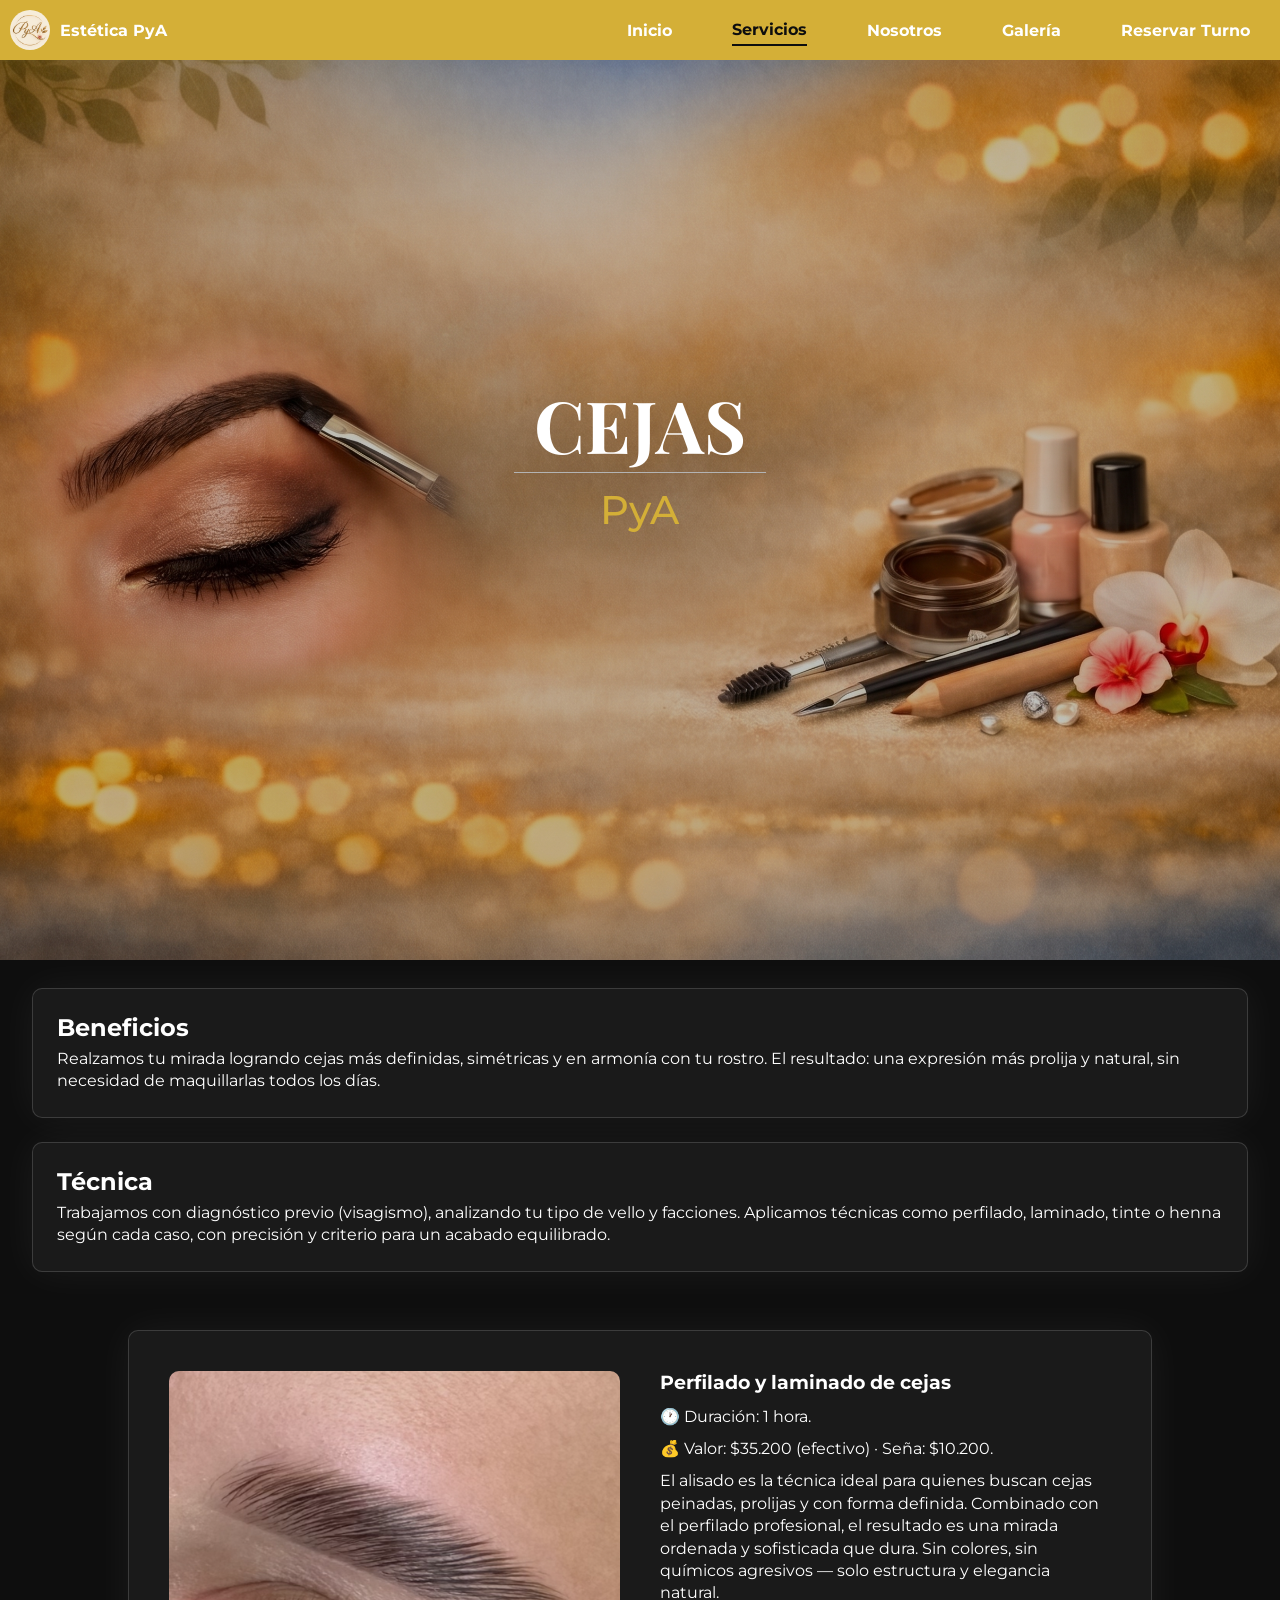
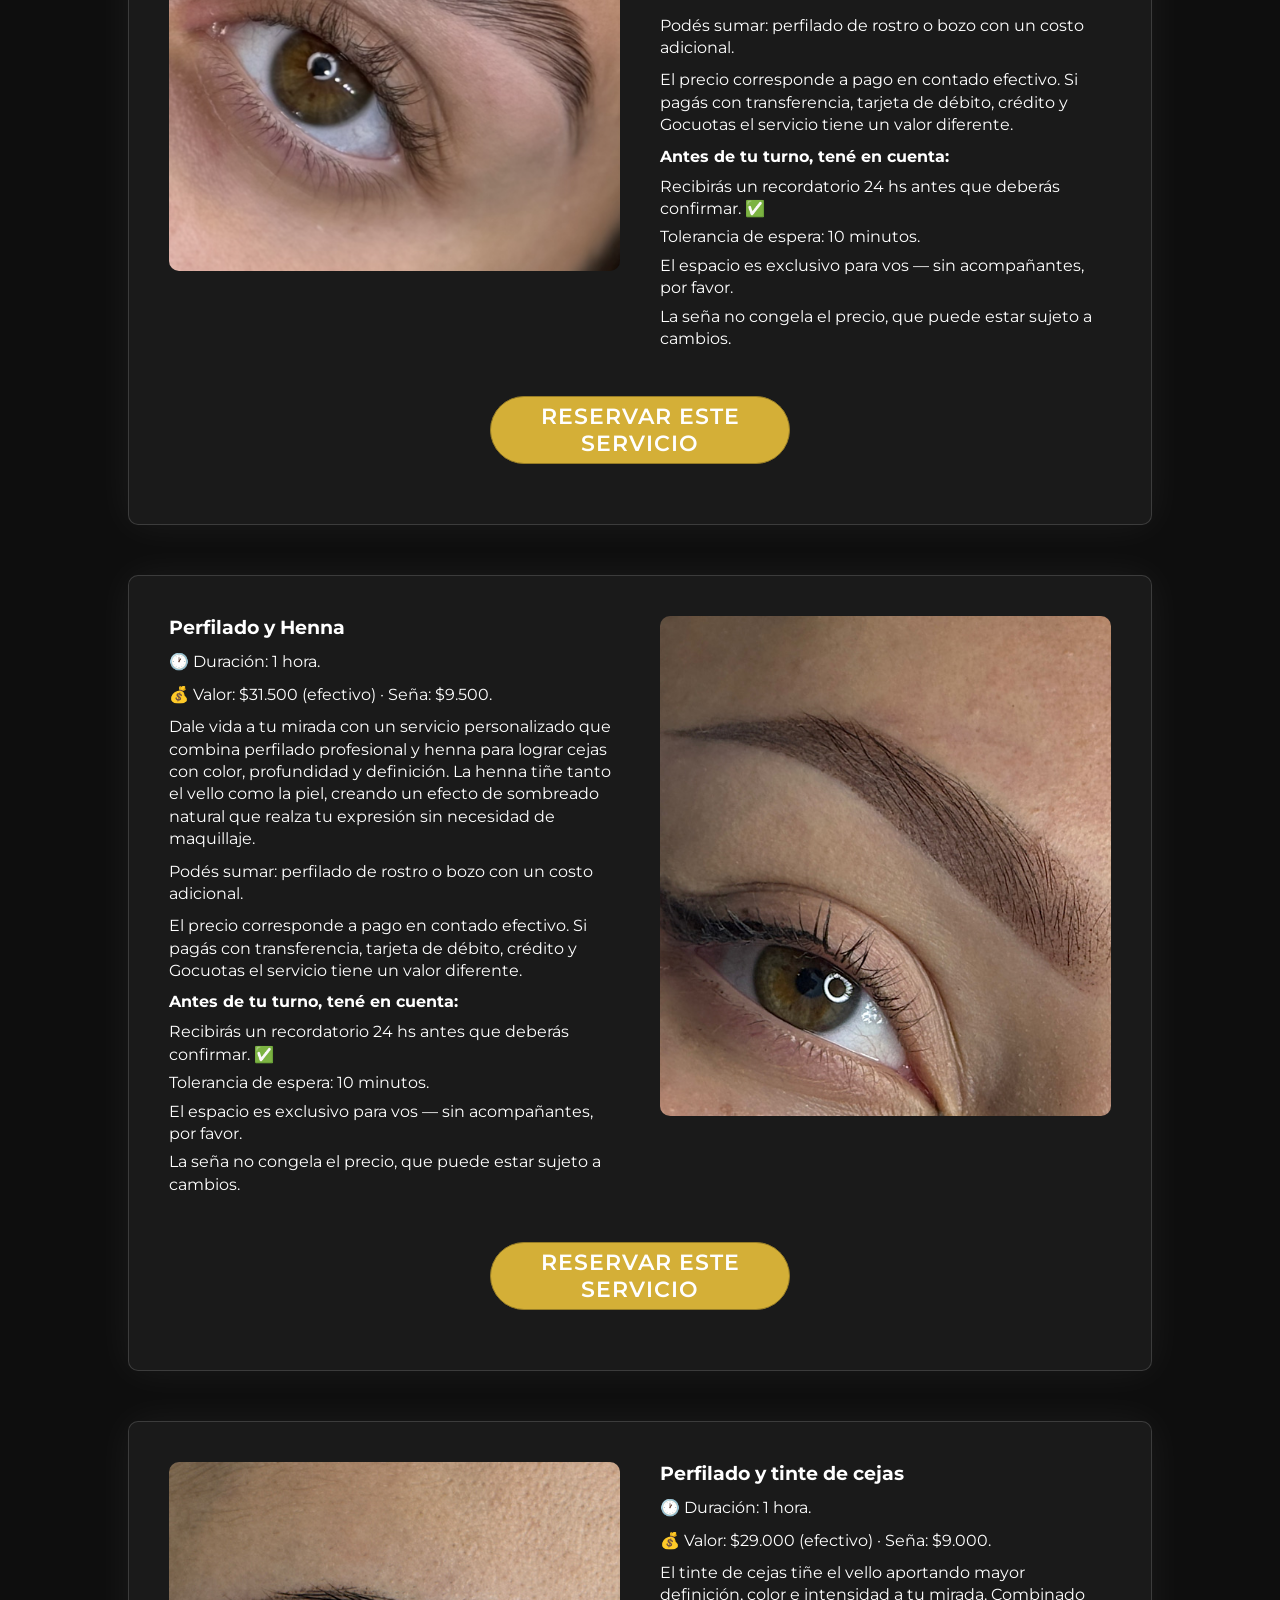
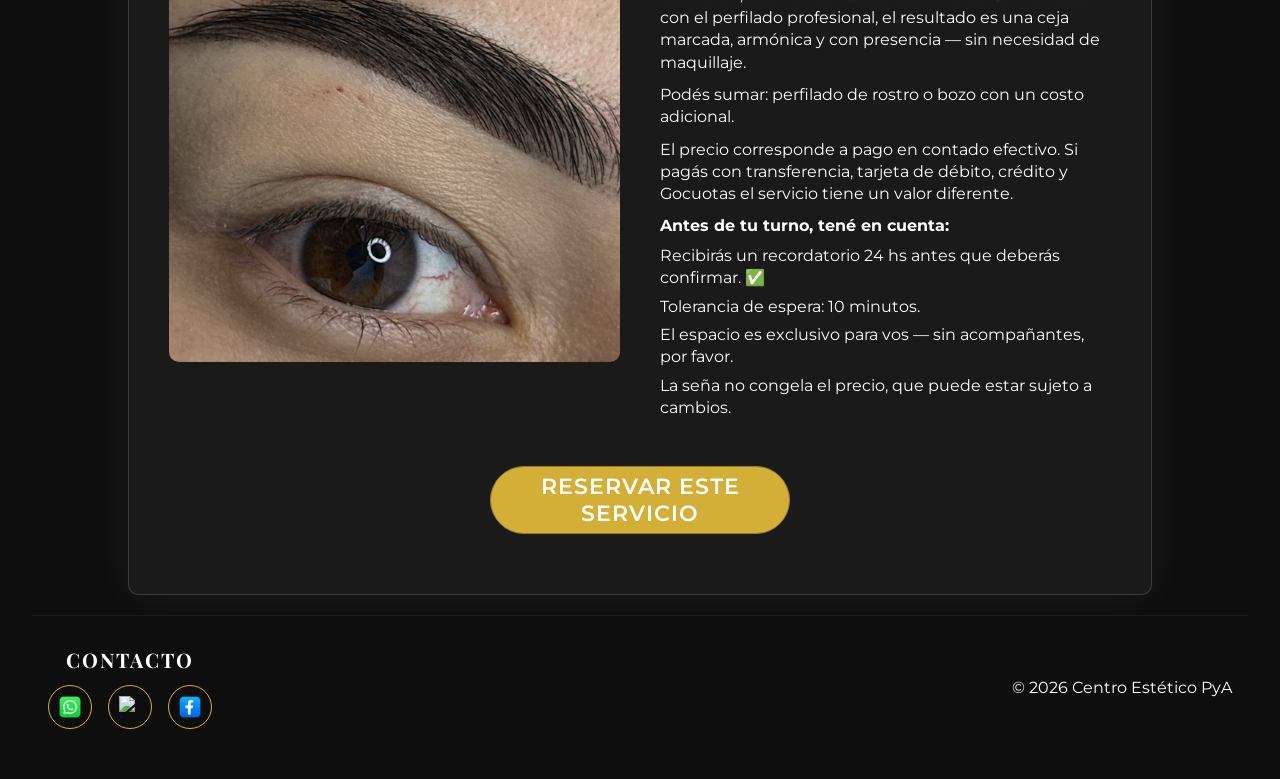
==== commit 0406fc1d: "feat: añadir enlace a galería, descripciones y CTA" ====
--- a/cejas.html
+++ b/cejas.html
@@ -26,6 +26,7 @@
                 <li><a href="./index.html">Inicio</a></li>
                 <li><a href="./index.html#servicios" class="activo">Servicios</a></li>
                 <li><a href="./index.html#nosotros">Nosotros</a></li>
+                <li><a href="./index.html#galeria">Galería</a></li>
                 <li><a href="./reserva.html">Reservar Turno</a></li>
             </ul>
         </nav>
@@ -37,7 +38,7 @@
             <div class="contenedor-banner">
                 <div class="texto-servicio">
                     <h2>Cejas</h2>
-                    <h3>PyA</h3>
+                    <h1>PyA</h1>
                 </div>
             
                 <div class="banner-servicio">
--- a/css/styles.css
+++ b/css/styles.css
@@ -25,6 +25,10 @@
     color: var(--texto-blanco);
 }
 
+body::-webkit-scrollbar {
+    display: none;
+}
+
 .contenedor-header{
     display: flex;
     flex-direction: column;
@@ -106,12 +110,12 @@
     text-transform: uppercase;
 }
 
-.texto-inicio h2 {
+.texto-inicio h1 {
     font-family: var(--fuente-titulo);
     font-size: 36px;
 }
 
-.texto-inicio h3 {
+.texto-inicio h2 {
     width: 80%;
     color: var(--dorado);
     font-size: 18px;
@@ -119,7 +123,7 @@
     text-transform: uppercase;
 }
 
-.texto-inicio h4 {
+.texto-inicio h3 {
     color: var(--texto-gris);
     font-size: 14px;
     font-weight: 300;
@@ -135,7 +139,8 @@
     margin-bottom: 12px;
 }
 
-.servicios-inicio h2{
+.servicios-inicio h2,
+.galeria-inicio h2 {
     font-family: var(--fuente-titulo);
     color: var(--texto-blanco);
     font-weight: 500;
@@ -156,7 +161,6 @@
 }
 
 .card-servicio{
-    border: 2px solid var(--bg-tarjeta);
     border-radius: 10px;
     width: 80%;
     display: flex;
@@ -164,12 +168,20 @@
     gap: 15px;
     overflow: hidden;
     align-items: center;
-    box-shadow: 0 4px 20px rgba(31, 31, 31, 0.4);
+    border: 1px solid rgba(255, 255, 255, 0.15); 
+    box-shadow: 0 0 40px rgba(255, 255, 255, 0.06);
+    background-color: var(--bg-tarjeta);
 }
 
 .card-servicio img{
     width: 100%;
     display: block;
+}
+
+.card-servicio p {
+    padding: 0 16px;
+    color: var(--texto-gris);
+    line-height: 1.4;
 }
 
 .btn-servicio {
@@ -191,7 +203,6 @@
 .btn-servicio:hover {
     background-color: var(--dorado-hover);
     cursor: pointer;
-    
 }
 
 .card-servicio h3{
@@ -257,6 +268,47 @@
     font-style: italic;
 }
 
+/* GALERÍA (Flexbox + flex-wrap) */
+.galeria-inicio {
+    display: flex;
+    flex-direction: column;
+    align-items: center;
+    margin-top: 50px;
+}
+
+.galeria-intro {
+    width: 85%;
+    margin-bottom: 20px;
+    text-align: center;
+    color: var(--texto-gris);
+    line-height: 1.4;
+}
+
+.galeria-grid {
+    display: flex;
+    flex-wrap: wrap;
+    justify-content: center;
+    gap: 8px;
+    width: 85%;
+    margin: 0 auto;
+}
+
+.trabajo-item {
+    width: 100%;
+    max-width: calc(50% - 16px);;
+    height: 150px;
+    border-radius: 12px;
+    overflow: hidden;
+    border: 1px solid rgba(255, 255, 255, 0.15); 
+    box-shadow: 0 0 40px rgba(255, 255, 255, 0.06);
+}
+
+.trabajo-item img {
+    width: 100%;
+    height: 100%;
+    object-fit: cover;
+}
+
 .btn-reserva {
     width: 60%;
     background-color: var(--dorado);
@@ -281,6 +333,25 @@
     cursor: pointer;
 }
 
+.texto-inicio .btn-reserva {
+    width: auto;
+    margin: 16px auto 0;
+    padding: 10px 32px;
+    background-color: transparent;
+    color: var(--dorado);
+    border: 1px solid var(--dorado);
+}
+
+.texto-inicio .btn-reserva:hover {
+    background-color: var(--dorado);
+    color: var(--bg-oscuro);
+}
+
+.galeria-inicio .btn-reserva {
+    margin: 24px;
+}
+
+/* ===== FOOTER ===== */
 footer {
     display: flex;
     justify-content: space-between;
@@ -332,8 +403,9 @@
 html{
     scroll-behavior: smooth;
 }
-
+/* MEDIA QUERY: ESCRITORIO (desde 768px) */
 @media (min-width: 768px) {
+
     .contenedor-header {
         flex-direction: row;
         justify-content: space-between;
@@ -386,19 +458,21 @@
         font-size: 18px;
     }
 
+    .texto-inicio h1 {
+        font-size: 84px;
+    }
+
     .texto-inicio h2 {
-        font-size: 84px;
+        font-size: 33px;
     }
 
     .texto-inicio h3 {
-        font-size: 33px;
-    }
-
-    .texto-inicio h4 {
         font-size: 24px;
     }
 
-    .servicios-inicio h2{
+    .servicios-inicio h2,
+    .nosotros-inicio h2,
+    .galeria-inicio h2 {
         font-size: 46px;
     }
 
@@ -412,10 +486,13 @@
 
     .card-servicio {
         width: 100%;
-    }
-
-    .nosotros-inicio h2{
-        font-size: 46px;
+        transition: all 0.3s ease;
+    }
+
+    .card-servicio:hover{
+        border-color: rgba(218, 165, 32, 0.4); 
+        box-shadow: 0 0 40px rgba(218, 165, 32, 0.15); 
+        transform: translateY(-2px); 
     }
 
     .contenedor-nosotros {
@@ -431,6 +508,24 @@
     .vinculos-header a.activo{
         color: var(--bg-oscuro);
         border-bottom: 2px solid var(--bg-oscuro);
+    }
+
+    .galeria-grid {
+        gap: 16px;
+    }
+
+    .trabajo-item {
+        width: calc(33.333% - 16px); 
+        max-width: none;
+        height: 300px;
+    }
+
+    .trabajo-item img{
+        transition: all 0.4s ease;
+    }
+
+    .trabajo-item img:hover {
+        transform: scale(1.05);
     }
 }
 
--- a/css/servicios.css
+++ b/css/servicios.css
@@ -9,13 +9,6 @@
     display: flex;
     flex-direction: column;
     align-items: center;
-}
-
-.oculto-seo {
-    position: absolute;
-    width: 1px;
-    height: 1px;
-    overflow: hidden;
 }
 
 .banner-servicio img {
@@ -52,7 +45,7 @@
     text-transform: uppercase;
 }
 
-.texto-servicio h3 {
+.texto-servicio h1 {
     width: 80%;
     color: var(--dorado);
     font-size: 22px;
@@ -180,7 +173,7 @@
         font-size: 72px;
     }
 
-    .texto-servicio h3 {
+    .texto-servicio h1 {
         font-size: 40px;
     }
     
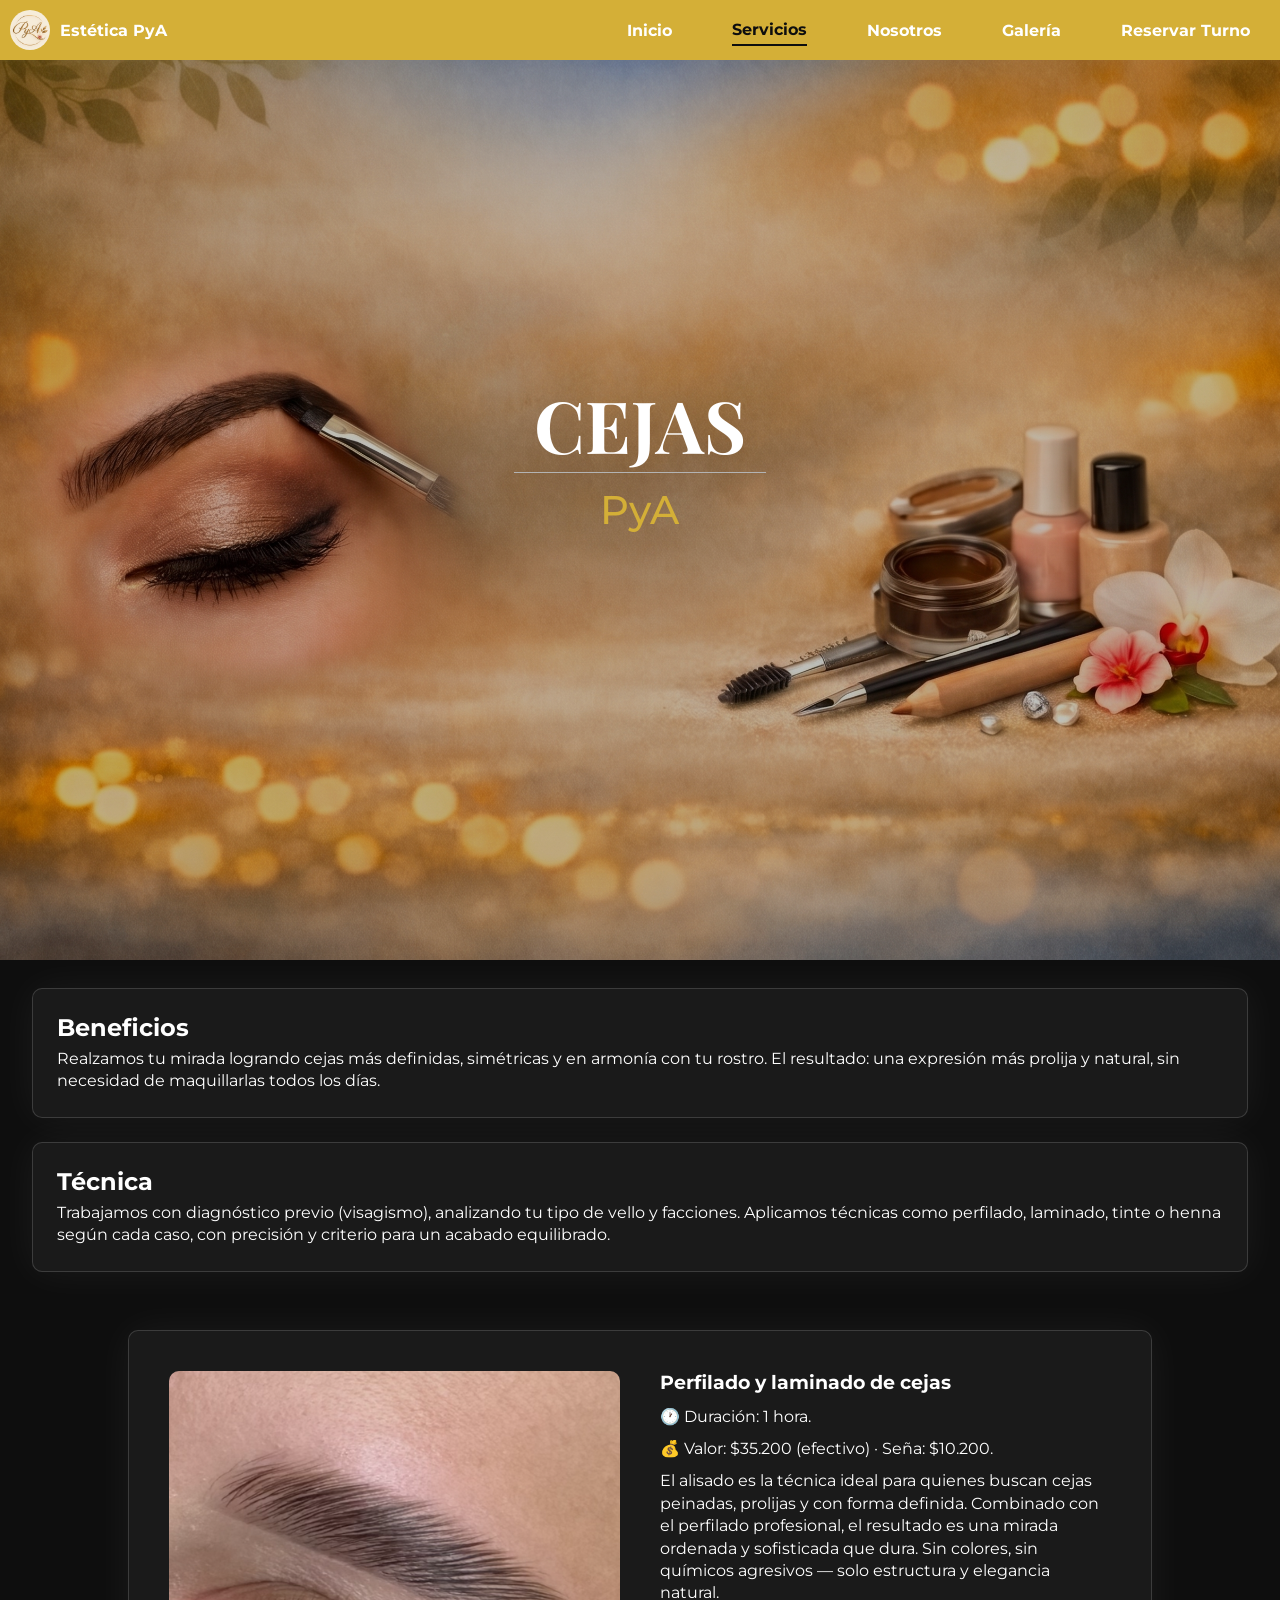
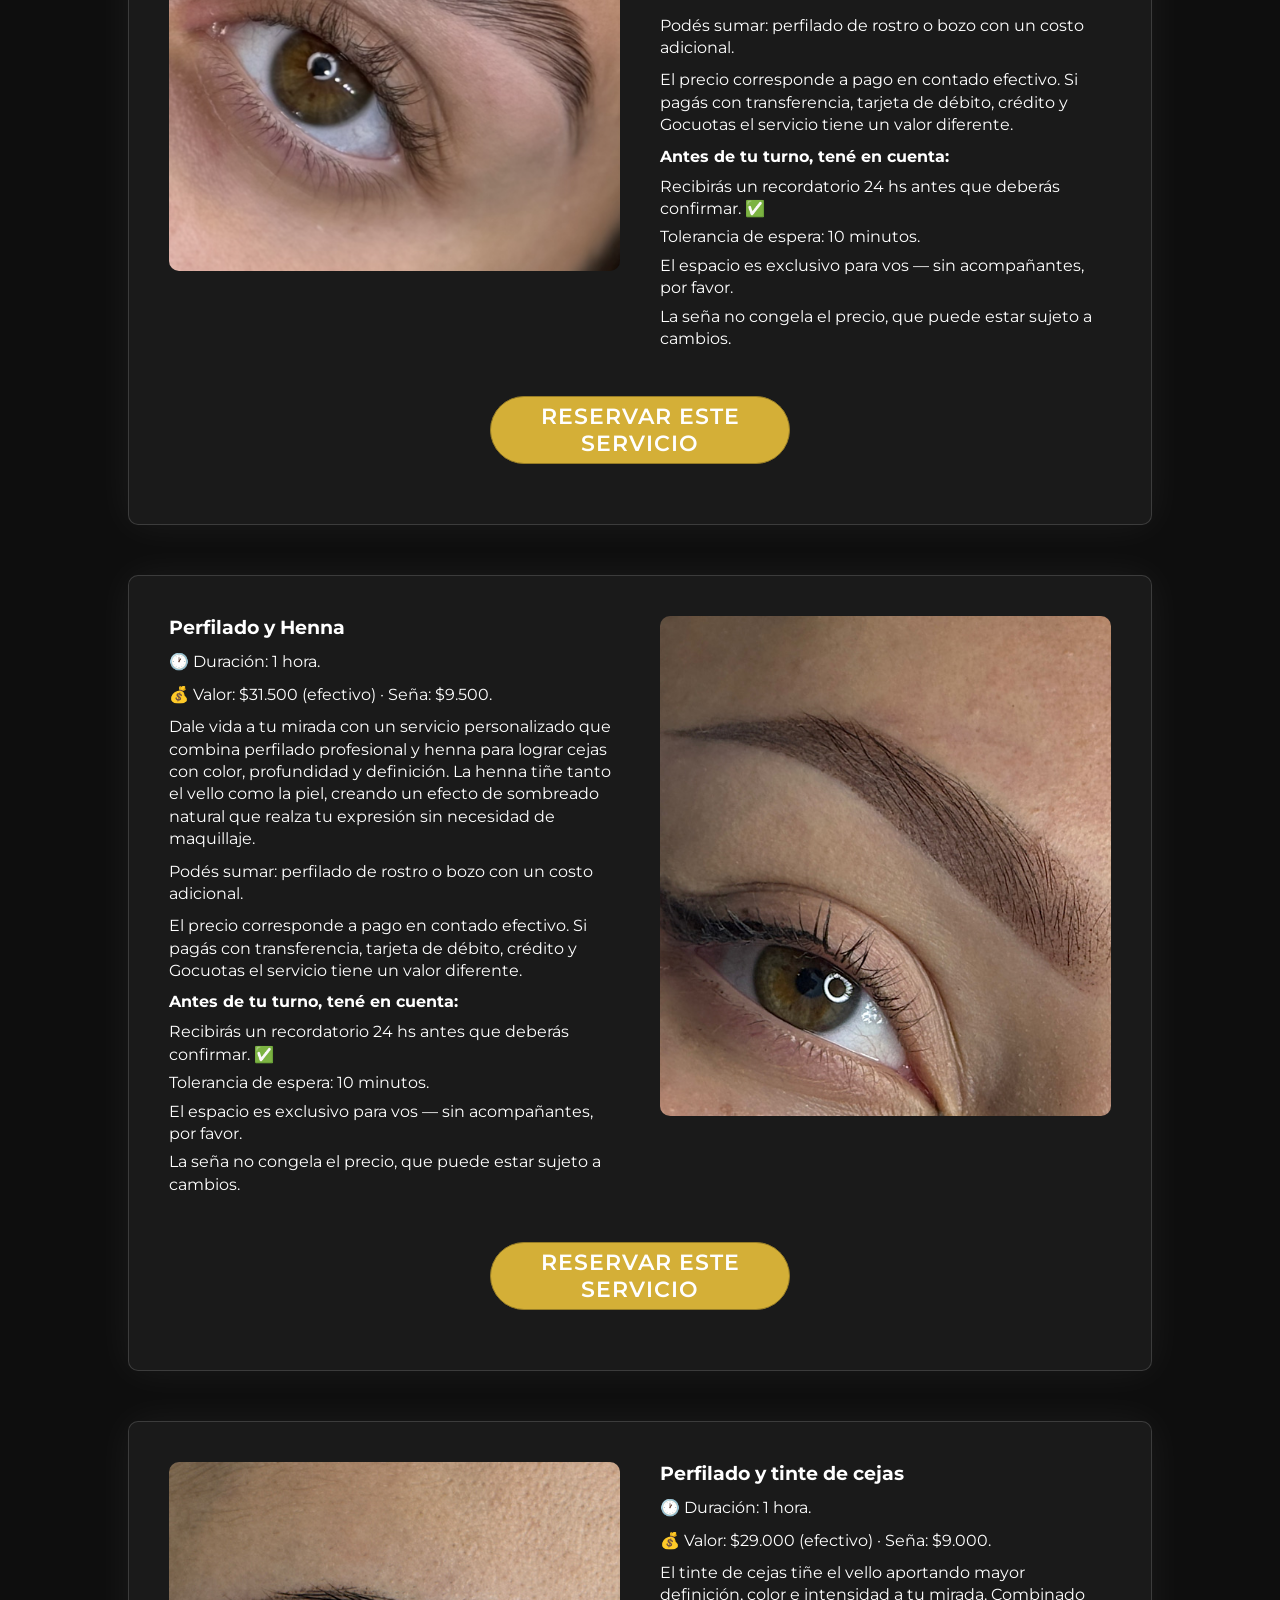
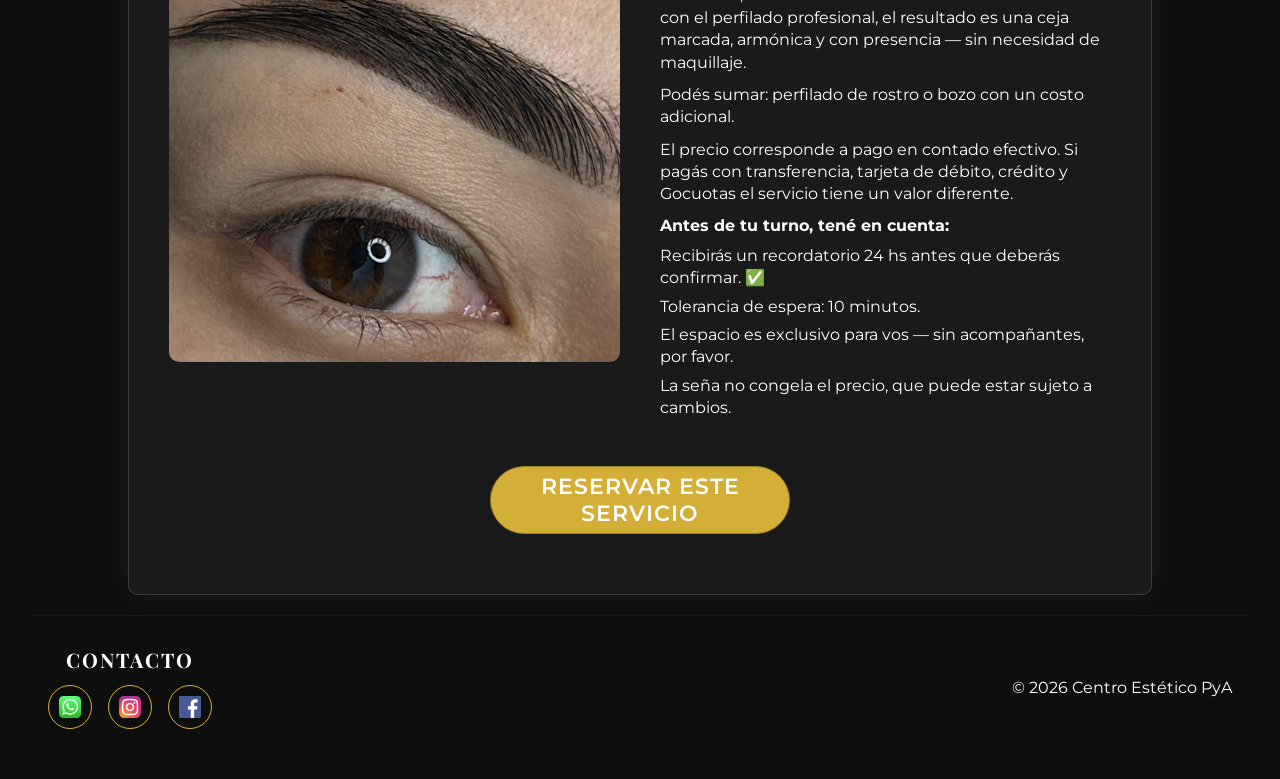
==== commit 919aed1f: "refactor: Cambia las imagenes png de los iconos a SVG" ====
--- a/cejas.html
+++ b/cejas.html
@@ -146,11 +146,11 @@
         <section id="contacto" class="footer-contacto">
             <h2>Contacto</h2>
             <ul class="redes">
-                <li><a href="https://wa.me/5493515567914" target="_blank" aria-label="WhatsApp"><img src="assets/img/whatsapp.png" alt="WhatsApp"></a></li>
+                <li><a href="https://wa.me/5493515567914" target="_blank" aria-label="WhatsApp"><img src="assets/img/whatsapp.svg" alt="WhatsApp"></a></li>
 
-                <li><a href="https://www.instagram.com/" target="_blank" aria-label="Instagram"><img src="assets/img/instagram.png" alt="Instagram"></a></li>
+                <li><a href="https://www.instagram.com/" target="_blank" aria-label="Instagram"><img src="assets/img/instagram.svg" alt="Instagram"></a></li>
 
-                <li><a href="https://www.facebook.com/?locale=es_LA" target="_blank" aria-label="Facebook"><img src="assets/img/facebook.png" alt="Facebook"></a></li>
+                <li><a href="https://www.facebook.com/?locale=es_LA" target="_blank" aria-label="Facebook"><img src="assets/img/facebook.svg" alt="Facebook"></a></li>
             </ul>
         </section>
         <p>© 2026 Centro Estético PyA</p>
--- a/css/styles.css
+++ b/css/styles.css
@@ -477,15 +477,17 @@
     }
 
     .contenedor-cards {
-        display: grid;
-        grid-template-columns: repeat(2, 1fr);
+        display: flex;
+        flex-direction: row;
+        flex-wrap: wrap;
+        justify-content: center;
         max-width: 1200px;
         margin: 0 auto;
         gap: 60px;
     }
 
     .card-servicio {
-        width: 100%;
+        flex: 1 1 calc(50% - 30px);
         transition: all 0.3s ease;
     }
 
--- a/css/servicios.css
+++ b/css/servicios.css
@@ -62,6 +62,8 @@
     background-color: var(--bg-tarjeta);
     border-radius: 10px ;
     padding: 12px;
+    border: 1px solid rgba(255, 255, 255, 0.15); 
+    box-shadow: 0 0 40px rgba(255, 255, 255, 0.06);
 }
 
 .detalle-servicio h2 {
